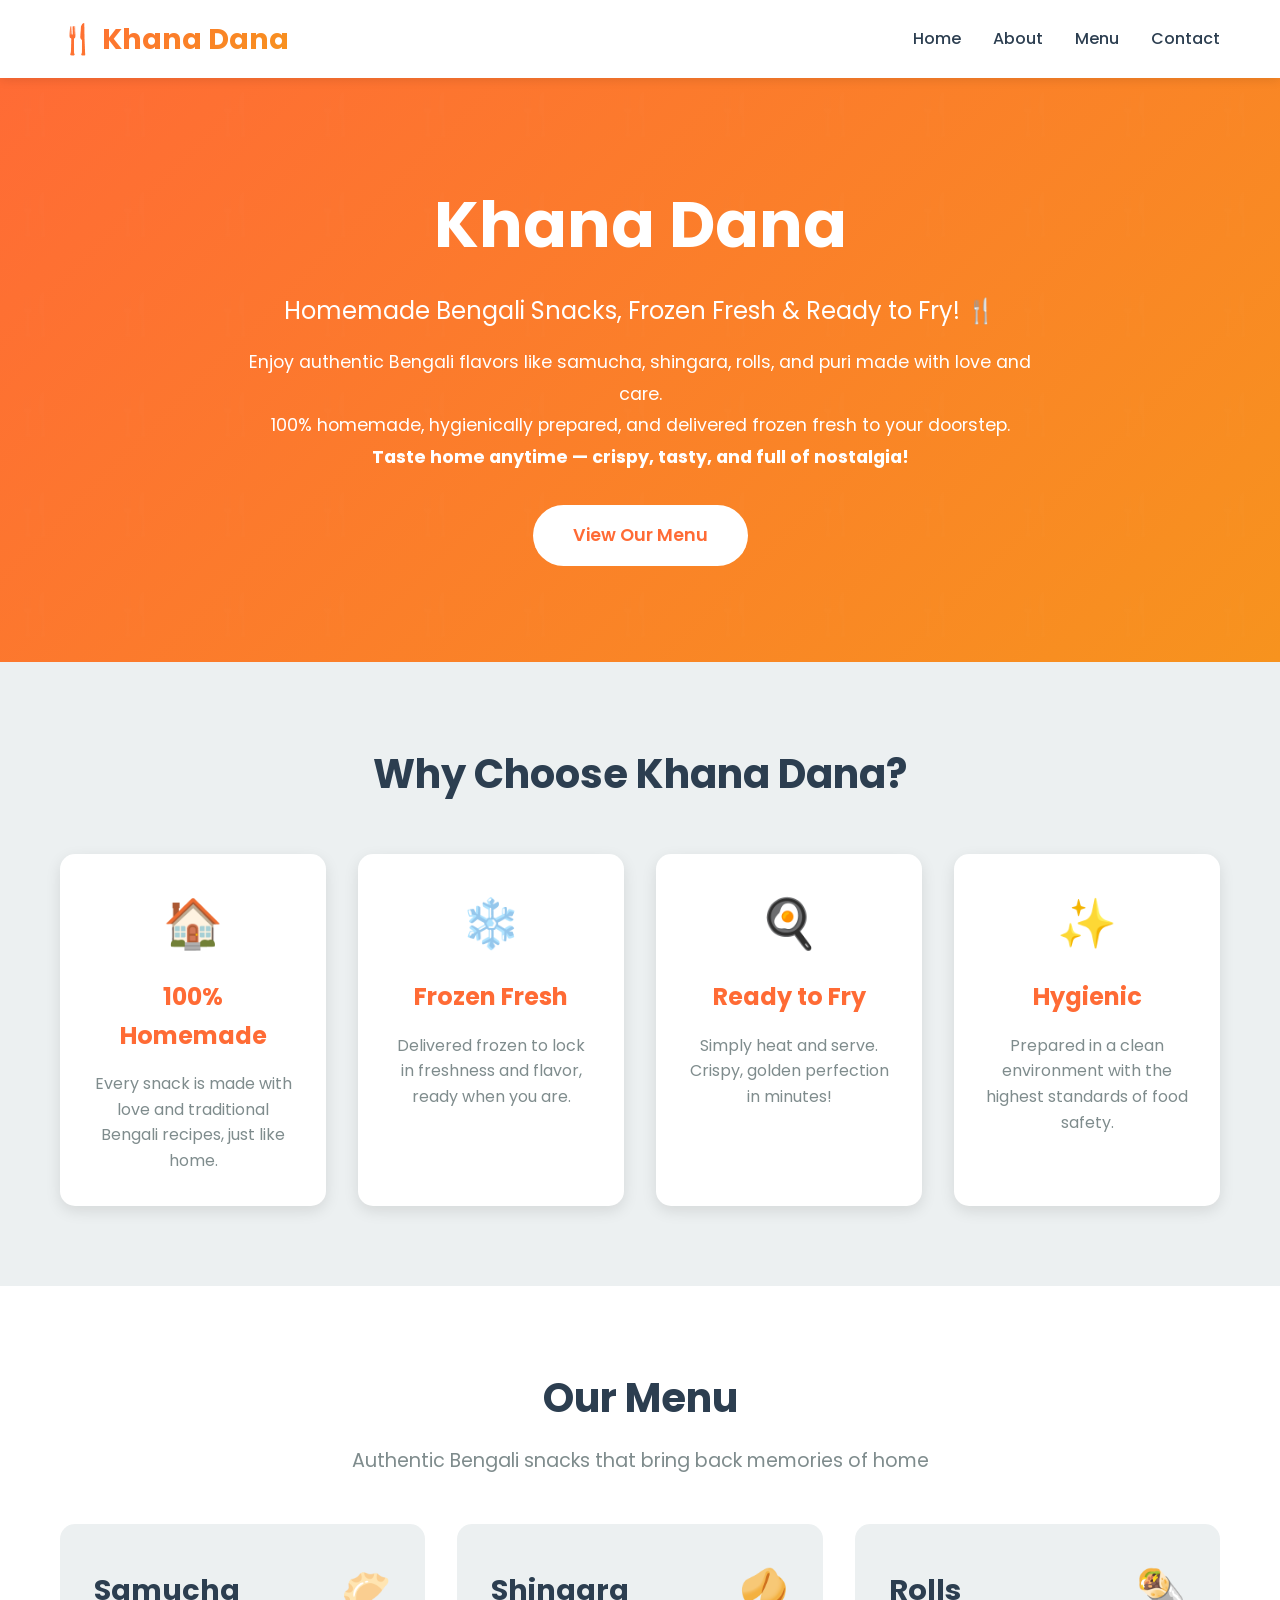
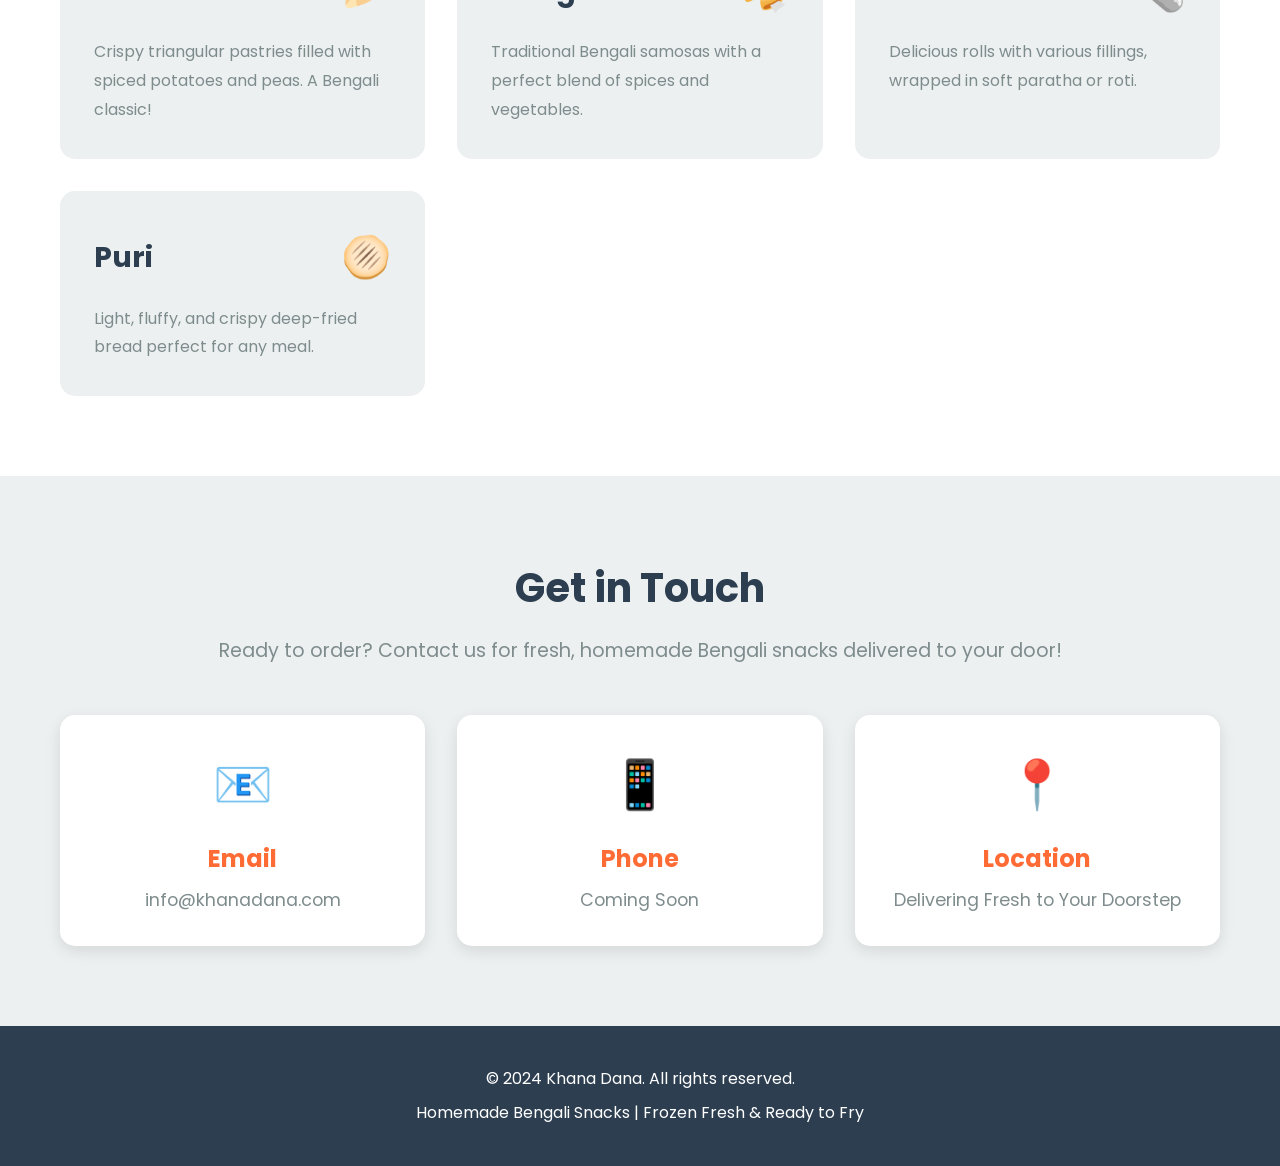
==== index.html @ a24df60d "Add complete Khana Dana restaurant website with responsive design Co-authored-by: Musfique-Ahmed <13" ====
<!DOCTYPE html>
<html lang="en">
<head>
    <meta charset="UTF-8">
    <meta name="viewport" content="width=device-width, initial-scale=1.0">
    <meta name="description" content="Khana Dana - Homemade Bengali Snacks, Frozen Fresh & Ready to Fry! Enjoy authentic Bengali flavors.">
    <title>Khana Dana - Homemade Bengali Snacks</title>
    <link rel="stylesheet" href="styles.css">
    <link rel="preconnect" href="https://fonts.googleapis.com">
    <link rel="preconnect" href="https://fonts.gstatic.com" crossorigin>
    <link href="https://fonts.googleapis.com/css2?family=Poppins:wght@300;400;600;700&display=swap" rel="stylesheet">
</head>
<body>
    <!-- Header -->
    <header>
        <nav class="navbar">
            <div class="container">
                <div class="logo">
                    <h1>🍴 Khana Dana</h1>
                </div>
                <ul class="nav-menu">
                    <li><a href="#home">Home</a></li>
                    <li><a href="#about">About</a></li>
                    <li><a href="#menu">Menu</a></li>
                    <li><a href="#contact">Contact</a></li>
                </ul>
            </div>
        </nav>
    </header>

    <!-- Hero Section -->
    <section id="home" class="hero">
        <div class="container">
            <div class="hero-content">
                <h1 class="hero-title">Khana Dana</h1>
                <p class="hero-subtitle">Homemade Bengali Snacks, Frozen Fresh & Ready to Fry! 🍴</p>
                <p class="hero-description">
                    Enjoy authentic Bengali flavors like samucha, shingara, rolls, and puri made with love and care.<br>
                    100% homemade, hygienically prepared, and delivered frozen fresh to your doorstep.<br>
                    <strong>Taste home anytime — crispy, tasty, and full of nostalgia!</strong>
                </p>
                <a href="#menu" class="cta-button">View Our Menu</a>
            </div>
        </div>
    </section>

    <!-- About Section -->
    <section id="about" class="about">
        <div class="container">
            <h2 class="section-title">Why Choose Khana Dana?</h2>
            <div class="features">
                <div class="feature-card">
                    <div class="feature-icon">🏠</div>
                    <h3>100% Homemade</h3>
                    <p>Every snack is made with love and traditional Bengali recipes, just like home.</p>
                </div>
                <div class="feature-card">
                    <div class="feature-icon">❄️</div>
                    <h3>Frozen Fresh</h3>
                    <p>Delivered frozen to lock in freshness and flavor, ready when you are.</p>
                </div>
                <div class="feature-card">
                    <div class="feature-icon">🍳</div>
                    <h3>Ready to Fry</h3>
                    <p>Simply heat and serve. Crispy, golden perfection in minutes!</p>
                </div>
                <div class="feature-card">
                    <div class="feature-icon">✨</div>
                    <h3>Hygienic</h3>
                    <p>Prepared in a clean environment with the highest standards of food safety.</p>
                </div>
            </div>
        </div>
    </section>

    <!-- Menu Section -->
    <section id="menu" class="menu">
        <div class="container">
            <h2 class="section-title">Our Menu</h2>
            <p class="section-subtitle">Authentic Bengali snacks that bring back memories of home</p>
            <div class="menu-grid">
                <div class="menu-item">
                    <div class="menu-item-header">
                        <h3>Samucha</h3>
                        <span class="menu-icon">🥟</span>
                    </div>
                    <p>Crispy triangular pastries filled with spiced potatoes and peas. A Bengali classic!</p>
                </div>
                <div class="menu-item">
                    <div class="menu-item-header">
                        <h3>Shingara</h3>
                        <span class="menu-icon">🥠</span>
                    </div>
                    <p>Traditional Bengali samosas with a perfect blend of spices and vegetables.</p>
                </div>
                <div class="menu-item">
                    <div class="menu-item-header">
                        <h3>Rolls</h3>
                        <span class="menu-icon">🌯</span>
                    </div>
                    <p>Delicious rolls with various fillings, wrapped in soft paratha or roti.</p>
                </div>
                <div class="menu-item">
                    <div class="menu-item-header">
                        <h3>Puri</h3>
                        <span class="menu-icon">🫓</span>
                    </div>
                    <p>Light, fluffy, and crispy deep-fried bread perfect for any meal.</p>
                </div>
            </div>
        </div>
    </section>

    <!-- Contact Section -->
    <section id="contact" class="contact">
        <div class="container">
            <h2 class="section-title">Get in Touch</h2>
            <p class="section-subtitle">Ready to order? Contact us for fresh, homemade Bengali snacks delivered to your door!</p>
            <div class="contact-info">
                <div class="contact-card">
                    <div class="contact-icon">📧</div>
                    <h3>Email</h3>
                    <p>info@khanadana.com</p>
                </div>
                <div class="contact-card">
                    <div class="contact-icon">📱</div>
                    <h3>Phone</h3>
                    <p>Coming Soon</p>
                </div>
                <div class="contact-card">
                    <div class="contact-icon">📍</div>
                    <h3>Location</h3>
                    <p>Delivering Fresh to Your Doorstep</p>
                </div>
            </div>
        </div>
    </section>

    <!-- Footer -->
    <footer class="footer">
        <div class="container">
            <p>&copy; 2024 Khana Dana. All rights reserved.</p>
            <p>Homemade Bengali Snacks | Frozen Fresh & Ready to Fry</p>
        </div>
    </footer>

    <script src="script.js"></script>
</body>
</html>
---- styles.css ----
* {
    margin: 0;
    padding: 0;
    box-sizing: border-box;
}

:root {
    --primary-color: #FF6B35;
    --secondary-color: #F7931E;
    --dark-color: #2C3E50;
    --light-color: #ECF0F1;
    --white: #FFFFFF;
    --gradient: linear-gradient(135deg, #FF6B35 0%, #F7931E 100%);
}

body {
    font-family: 'Poppins', sans-serif;
    line-height: 1.6;
    color: var(--dark-color);
    overflow-x: hidden;
}

.container {
    max-width: 1200px;
    margin: 0 auto;
    padding: 0 20px;
}

/* Header & Navigation */
header {
    background: var(--white);
    box-shadow: 0 2px 10px rgba(0, 0, 0, 0.1);
    position: sticky;
    top: 0;
    z-index: 1000;
}

.navbar {
    padding: 1rem 0;
}

.navbar .container {
    display: flex;
    justify-content: space-between;
    align-items: center;
}

.logo h1 {
    font-size: 1.8rem;
    background: var(--gradient);
    -webkit-background-clip: text;
    -webkit-text-fill-color: transparent;
    background-clip: text;
}

.nav-menu {
    display: flex;
    list-style: none;
    gap: 2rem;
}

.nav-menu a {
    text-decoration: none;
    color: var(--dark-color);
    font-weight: 500;
    transition: color 0.3s;
}

.nav-menu a:hover {
    color: var(--primary-color);
}

/* Hero Section */
.hero {
    background: var(--gradient);
    color: var(--white);
    padding: 6rem 0;
    text-align: center;
    position: relative;
    overflow: hidden;
}

.hero::before {
    content: '';
    position: absolute;
    top: 0;
    left: 0;
    right: 0;
    bottom: 0;
    background: url('data:image/svg+xml,<svg width="100" height="100" xmlns="http://www.w3.org/2000/svg"><text x="10" y="50" font-size="40" opacity="0.1">🍴</text></svg>');
    opacity: 0.1;
}

.hero-content {
    position: relative;
    z-index: 1;
}

.hero-title {
    font-size: 4rem;
    margin-bottom: 1rem;
    animation: fadeInDown 1s ease-out;
}

.hero-subtitle {
    font-size: 1.5rem;
    margin-bottom: 1rem;
    animation: fadeInUp 1s ease-out 0.2s both;
}

.hero-description {
    font-size: 1.1rem;
    max-width: 800px;
    margin: 0 auto 2rem;
    line-height: 1.8;
    animation: fadeInUp 1s ease-out 0.4s both;
}

.cta-button {
    display: inline-block;
    padding: 1rem 2.5rem;
    background: var(--white);
    color: var(--primary-color);
    text-decoration: none;
    border-radius: 50px;
    font-weight: 600;
    font-size: 1.1rem;
    transition: transform 0.3s, box-shadow 0.3s;
    animation: fadeInUp 1s ease-out 0.6s both;
}

.cta-button:hover {
    transform: translateY(-3px);
    box-shadow: 0 10px 25px rgba(0, 0, 0, 0.2);
}

/* About Section */
.about {
    padding: 5rem 0;
    background: var(--light-color);
}

.section-title {
    text-align: center;
    font-size: 2.5rem;
    margin-bottom: 1rem;
    color: var(--dark-color);
}

.section-subtitle {
    text-align: center;
    font-size: 1.2rem;
    color: #7f8c8d;
    margin-bottom: 3rem;
}

.features {
    display: grid;
    grid-template-columns: repeat(auto-fit, minmax(250px, 1fr));
    gap: 2rem;
    margin-top: 3rem;
}

.feature-card {
    background: var(--white);
    padding: 2rem;
    border-radius: 15px;
    text-align: center;
    transition: transform 0.3s, box-shadow 0.3s;
    box-shadow: 0 5px 15px rgba(0, 0, 0, 0.1);
}

.feature-card:hover {
    transform: translateY(-10px);
    box-shadow: 0 15px 30px rgba(0, 0, 0, 0.15);
}

.feature-icon {
    font-size: 3rem;
    margin-bottom: 1rem;
}

.feature-card h3 {
    font-size: 1.5rem;
    margin-bottom: 1rem;
    color: var(--primary-color);
}

.feature-card p {
    color: #7f8c8d;
}

/* Menu Section */
.menu {
    padding: 5rem 0;
    background: var(--white);
}

.menu-grid {
    display: grid;
    grid-template-columns: repeat(auto-fit, minmax(280px, 1fr));
    gap: 2rem;
    margin-top: 3rem;
}

.menu-item {
    background: var(--light-color);
    padding: 2rem;
    border-radius: 15px;
    transition: transform 0.3s, box-shadow 0.3s;
    border: 2px solid transparent;
}

.menu-item:hover {
    transform: translateY(-5px);
    border-color: var(--primary-color);
    box-shadow: 0 10px 25px rgba(255, 107, 53, 0.2);
}

.menu-item-header {
    display: flex;
    justify-content: space-between;
    align-items: center;
    margin-bottom: 1rem;
}

.menu-item h3 {
    font-size: 1.8rem;
    color: var(--dark-color);
}

.menu-icon {
    font-size: 2.5rem;
}

.menu-item p {
    color: #7f8c8d;
    line-height: 1.8;
}

/* Contact Section */
.contact {
    padding: 5rem 0;
    background: var(--light-color);
}

.contact-info {
    display: grid;
    grid-template-columns: repeat(auto-fit, minmax(250px, 1fr));
    gap: 2rem;
    margin-top: 3rem;
}

.contact-card {
    background: var(--white);
    padding: 2rem;
    border-radius: 15px;
    text-align: center;
    box-shadow: 0 5px 15px rgba(0, 0, 0, 0.1);
}

.contact-icon {
    font-size: 3rem;
    margin-bottom: 1rem;
}

.contact-card h3 {
    font-size: 1.5rem;
    margin-bottom: 0.5rem;
    color: var(--primary-color);
}

.contact-card p {
    color: #7f8c8d;
    font-size: 1.1rem;
}

/* Footer */
.footer {
    background: var(--dark-color);
    color: var(--white);
    text-align: center;
    padding: 2rem 0;
}

.footer p {
    margin: 0.5rem 0;
}

/* Animations */
@keyframes fadeInDown {
    from {
        opacity: 0;
        transform: translateY(-30px);
    }
    to {
        opacity: 1;
        transform: translateY(0);
    }
}

@keyframes fadeInUp {
    from {
        opacity: 0;
        transform: translateY(30px);
    }
    to {
        opacity: 1;
        transform: translateY(0);
    }
}

/* Responsive Design */
@media (max-width: 768px) {
    .nav-menu {
        gap: 1rem;
    }

    .hero-title {
        font-size: 2.5rem;
    }

    .hero-subtitle {
        font-size: 1.2rem;
    }

    .hero-description {
        font-size: 1rem;
    }

    .section-title {
        font-size: 2rem;
    }

    .features,
    .menu-grid,
    .contact-info {
        grid-template-columns: 1fr;
    }
}

@media (max-width: 480px) {
    .logo h1 {
        font-size: 1.4rem;
    }

    .nav-menu {
        flex-wrap: wrap;
        gap: 0.5rem;
        font-size: 0.9rem;
    }

    .hero {
        padding: 3rem 0;
    }

    .hero-title {
        font-size: 2rem;
    }

    .about,
    .menu,
    .contact {
        padding: 3rem 0;
    }
}
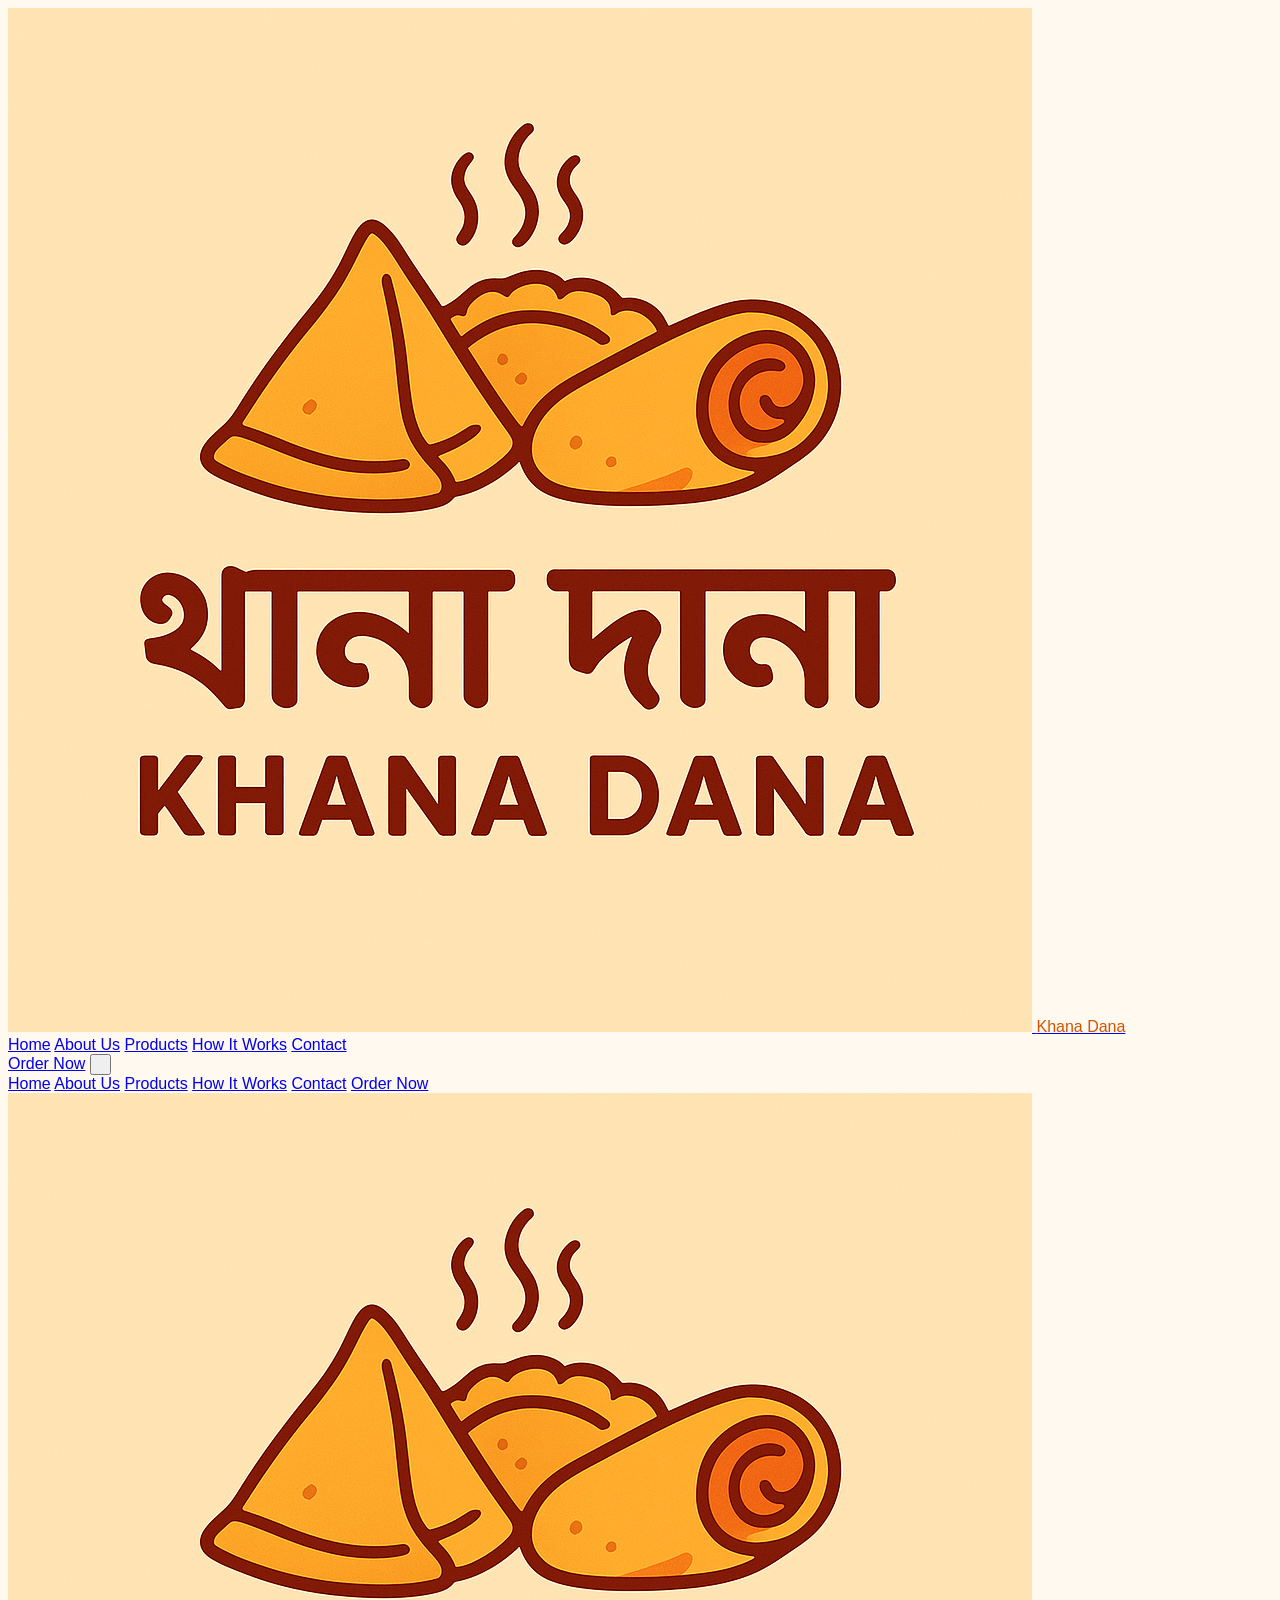
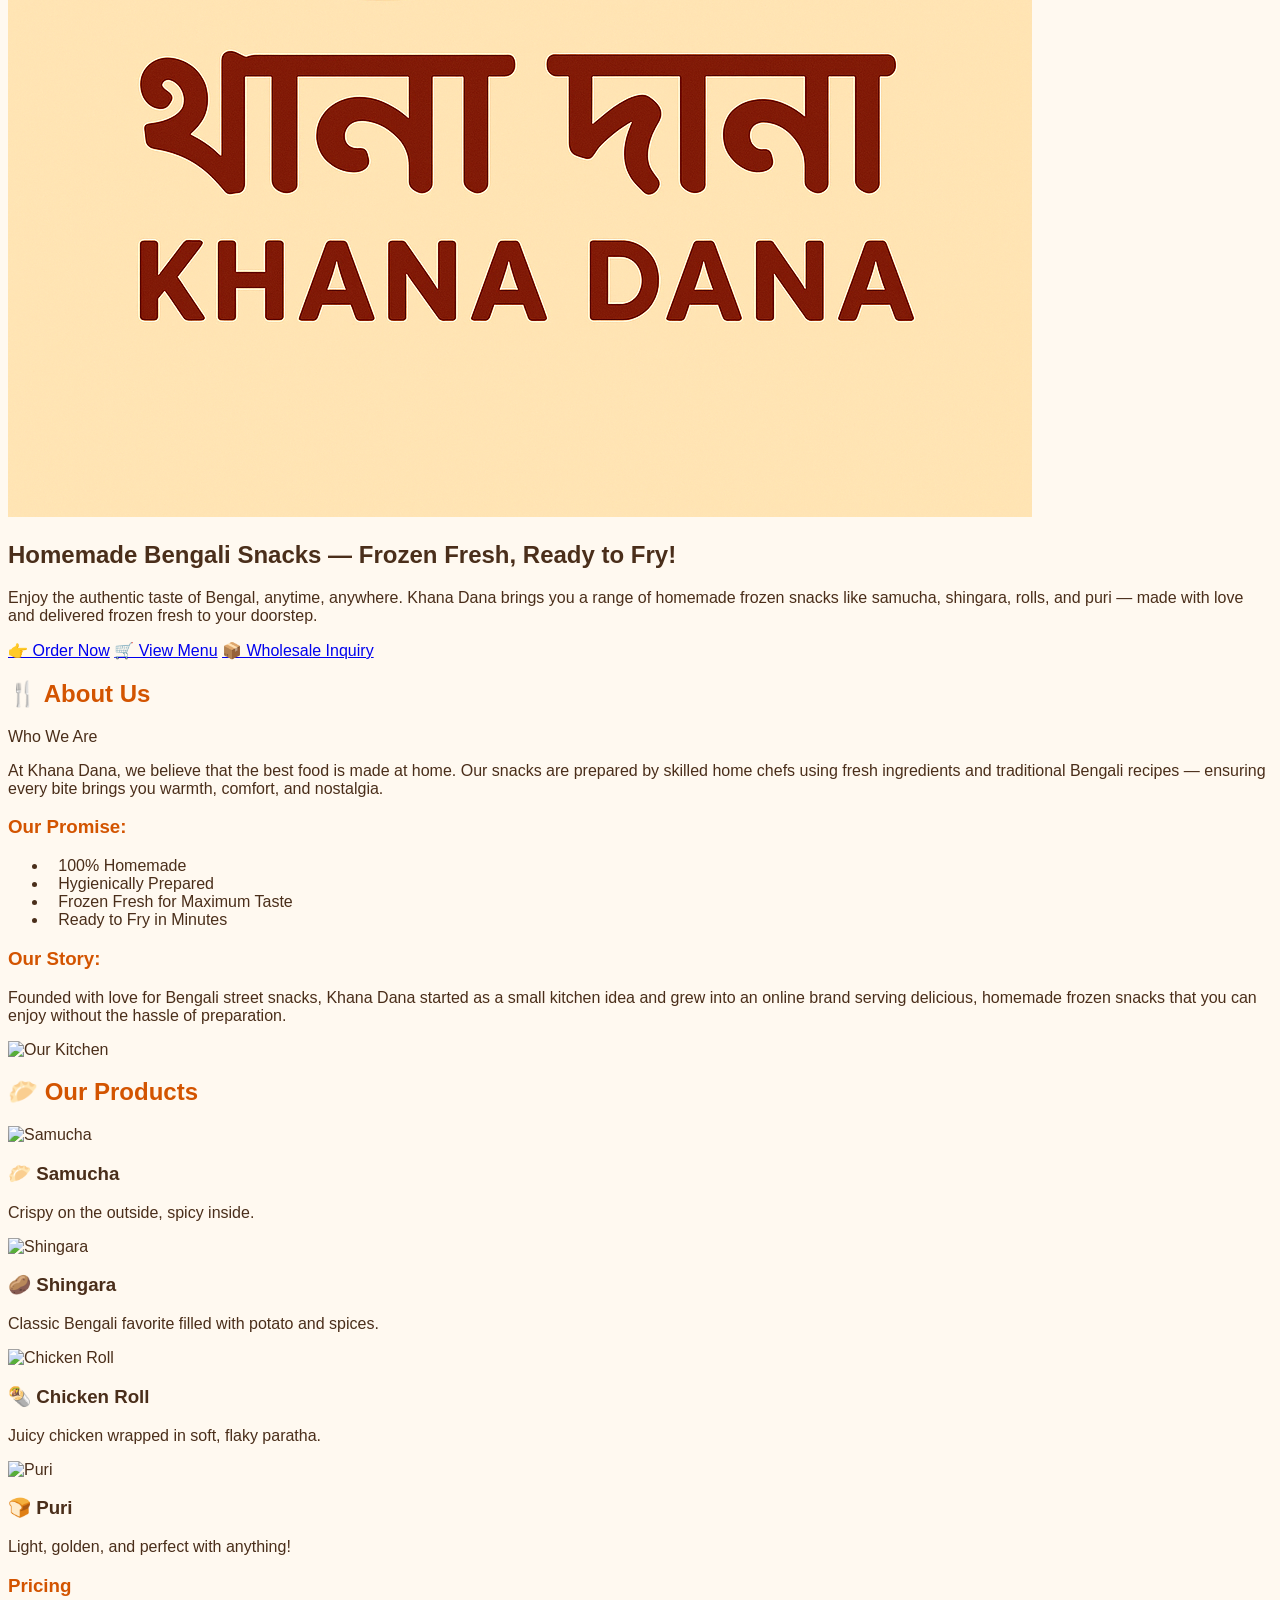
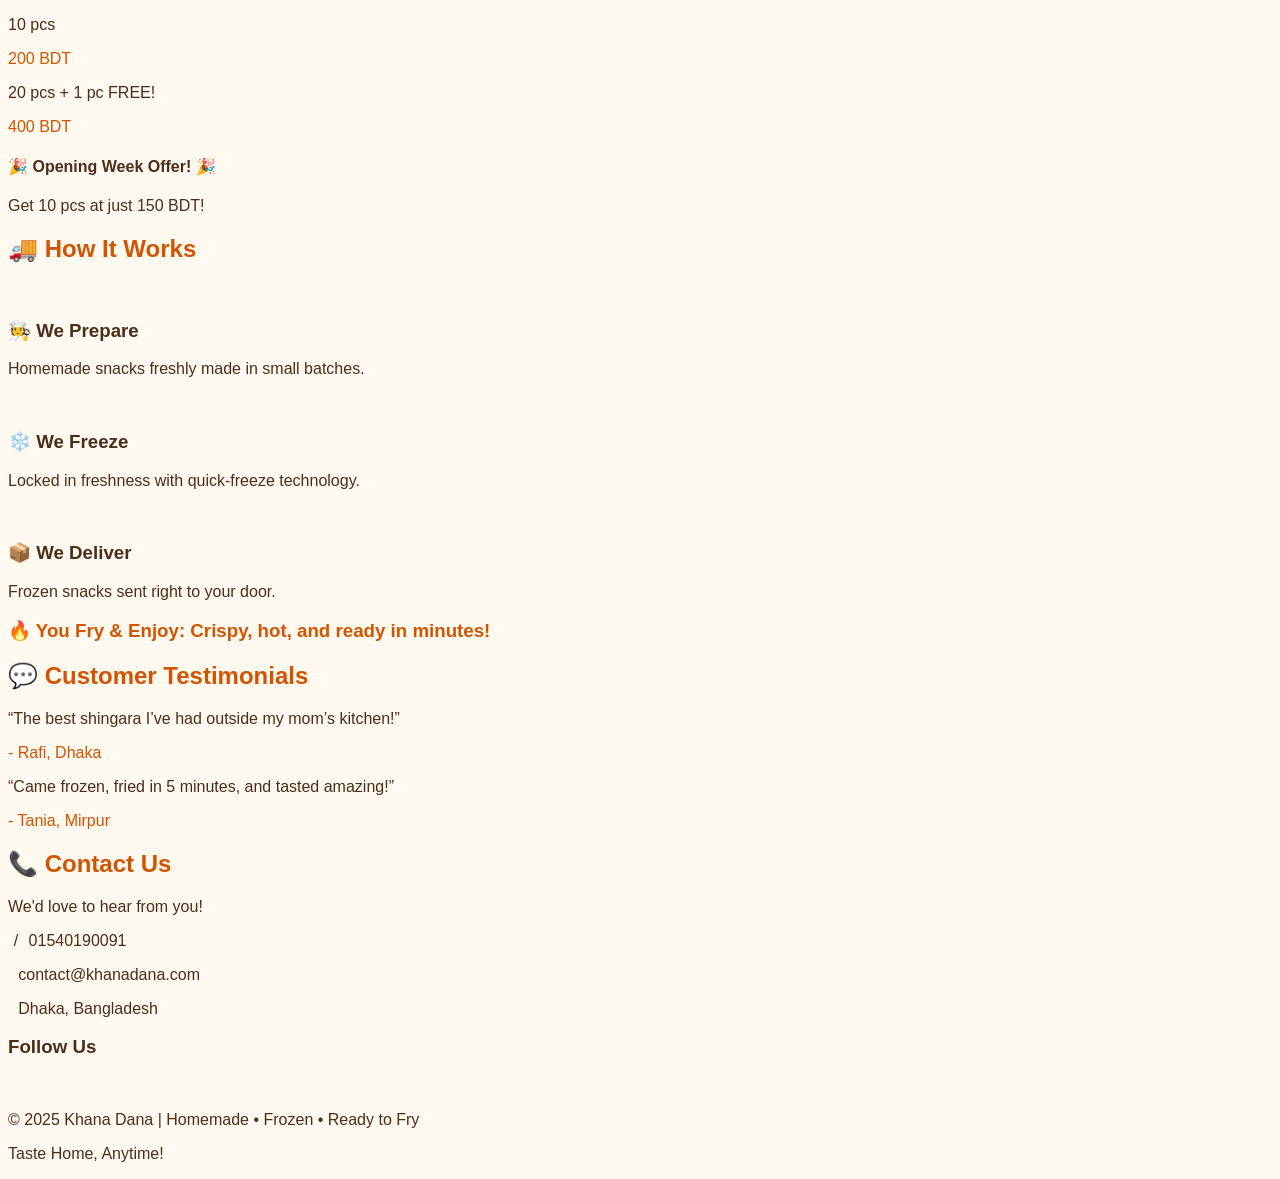
==== commit 4b93d04d: "Add index.html redirect to main.html" ====
--- a/index.html
+++ b/index.html
@@ -1,149 +1,11 @@
-<!DOCTYPE html>
-<html lang="en">
-<head>
-    <meta charset="UTF-8">
-    <meta name="viewport" content="width=device-width, initial-scale=1.0">
-    <meta name="description" content="Khana Dana - Homemade Bengali Snacks, Frozen Fresh & Ready to Fry! Enjoy authentic Bengali flavors.">
-    <title>Khana Dana - Homemade Bengali Snacks</title>
-    <link rel="stylesheet" href="styles.css">
-    <link rel="preconnect" href="https://fonts.googleapis.com">
-    <link rel="preconnect" href="https://fonts.gstatic.com" crossorigin>
-    <link href="https://fonts.googleapis.com/css2?family=Poppins:wght@300;400;600;700&display=swap" rel="stylesheet">
-</head>
-<body>
-    <!-- Header -->
-    <header>
-        <nav class="navbar">
-            <div class="container">
-                <div class="logo">
-                    <h1>🍴 Khana Dana</h1>
-                </div>
-                <ul class="nav-menu">
-                    <li><a href="#home">Home</a></li>
-                    <li><a href="#about">About</a></li>
-                    <li><a href="#menu">Menu</a></li>
-                    <li><a href="#contact">Contact</a></li>
-                </ul>
-            </div>
-        </nav>
-    </header>
-
-    <!-- Hero Section -->
-    <section id="home" class="hero">
-        <div class="container">
-            <div class="hero-content">
-                <h1 class="hero-title">Khana Dana</h1>
-                <p class="hero-subtitle">Homemade Bengali Snacks, Frozen Fresh & Ready to Fry! 🍴</p>
-                <p class="hero-description">
-                    Enjoy authentic Bengali flavors like samucha, shingara, rolls, and puri made with love and care.<br>
-                    100% homemade, hygienically prepared, and delivered frozen fresh to your doorstep.<br>
-                    <strong>Taste home anytime — crispy, tasty, and full of nostalgia!</strong>
-                </p>
-                <a href="#menu" class="cta-button">View Our Menu</a>
-            </div>
-        </div>
-    </section>
-
-    <!-- About Section -->
-    <section id="about" class="about">
-        <div class="container">
-            <h2 class="section-title">Why Choose Khana Dana?</h2>
-            <div class="features">
-                <div class="feature-card">
-                    <div class="feature-icon">🏠</div>
-                    <h3>100% Homemade</h3>
-                    <p>Every snack is made with love and traditional Bengali recipes, just like home.</p>
-                </div>
-                <div class="feature-card">
-                    <div class="feature-icon">❄️</div>
-                    <h3>Frozen Fresh</h3>
-                    <p>Delivered frozen to lock in freshness and flavor, ready when you are.</p>
-                </div>
-                <div class="feature-card">
-                    <div class="feature-icon">🍳</div>
-                    <h3>Ready to Fry</h3>
-                    <p>Simply heat and serve. Crispy, golden perfection in minutes!</p>
-                </div>
-                <div class="feature-card">
-                    <div class="feature-icon">✨</div>
-                    <h3>Hygienic</h3>
-                    <p>Prepared in a clean environment with the highest standards of food safety.</p>
-                </div>
-            </div>
-        </div>
-    </section>
-
-    <!-- Menu Section -->
-    <section id="menu" class="menu">
-        <div class="container">
-            <h2 class="section-title">Our Menu</h2>
-            <p class="section-subtitle">Authentic Bengali snacks that bring back memories of home</p>
-            <div class="menu-grid">
-                <div class="menu-item">
-                    <div class="menu-item-header">
-                        <h3>Samucha</h3>
-                        <span class="menu-icon">🥟</span>
-                    </div>
-                    <p>Crispy triangular pastries filled with spiced potatoes and peas. A Bengali classic!</p>
-                </div>
-                <div class="menu-item">
-                    <div class="menu-item-header">
-                        <h3>Shingara</h3>
-                        <span class="menu-icon">🥠</span>
-                    </div>
-                    <p>Traditional Bengali samosas with a perfect blend of spices and vegetables.</p>
-                </div>
-                <div class="menu-item">
-                    <div class="menu-item-header">
-                        <h3>Rolls</h3>
-                        <span class="menu-icon">🌯</span>
-                    </div>
-                    <p>Delicious rolls with various fillings, wrapped in soft paratha or roti.</p>
-                </div>
-                <div class="menu-item">
-                    <div class="menu-item-header">
-                        <h3>Puri</h3>
-                        <span class="menu-icon">🫓</span>
-                    </div>
-                    <p>Light, fluffy, and crispy deep-fried bread perfect for any meal.</p>
-                </div>
-            </div>
-        </div>
-    </section>
-
-    <!-- Contact Section -->
-    <section id="contact" class="contact">
-        <div class="container">
-            <h2 class="section-title">Get in Touch</h2>
-            <p class="section-subtitle">Ready to order? Contact us for fresh, homemade Bengali snacks delivered to your door!</p>
-            <div class="contact-info">
-                <div class="contact-card">
-                    <div class="contact-icon">📧</div>
-                    <h3>Email</h3>
-                    <p>info@khanadana.com</p>
-                </div>
-                <div class="contact-card">
-                    <div class="contact-icon">📱</div>
-                    <h3>Phone</h3>
-                    <p>Coming Soon</p>
-                </div>
-                <div class="contact-card">
-                    <div class="contact-icon">📍</div>
-                    <h3>Location</h3>
-                    <p>Delivering Fresh to Your Doorstep</p>
-                </div>
-            </div>
-        </div>
-    </section>
-
-    <!-- Footer -->
-    <footer class="footer">
-        <div class="container">
-            <p>&copy; 2024 Khana Dana. All rights reserved.</p>
-            <p>Homemade Bengali Snacks | Frozen Fresh & Ready to Fry</p>
-        </div>
-    </footer>
-
-    <script src="script.js"></script>
-</body>
+﻿<!doctype html>
+<html>
+  <head>
+    <meta charset="utf-8">
+    <meta http-equiv="refresh" content="0; url=main.html">
+    <title>Redirecting...</title>
+  </head>
+  <body>
+    <p>Redirecting to <a href="main.html">main.html</a></p>
+  </body>
 </html>
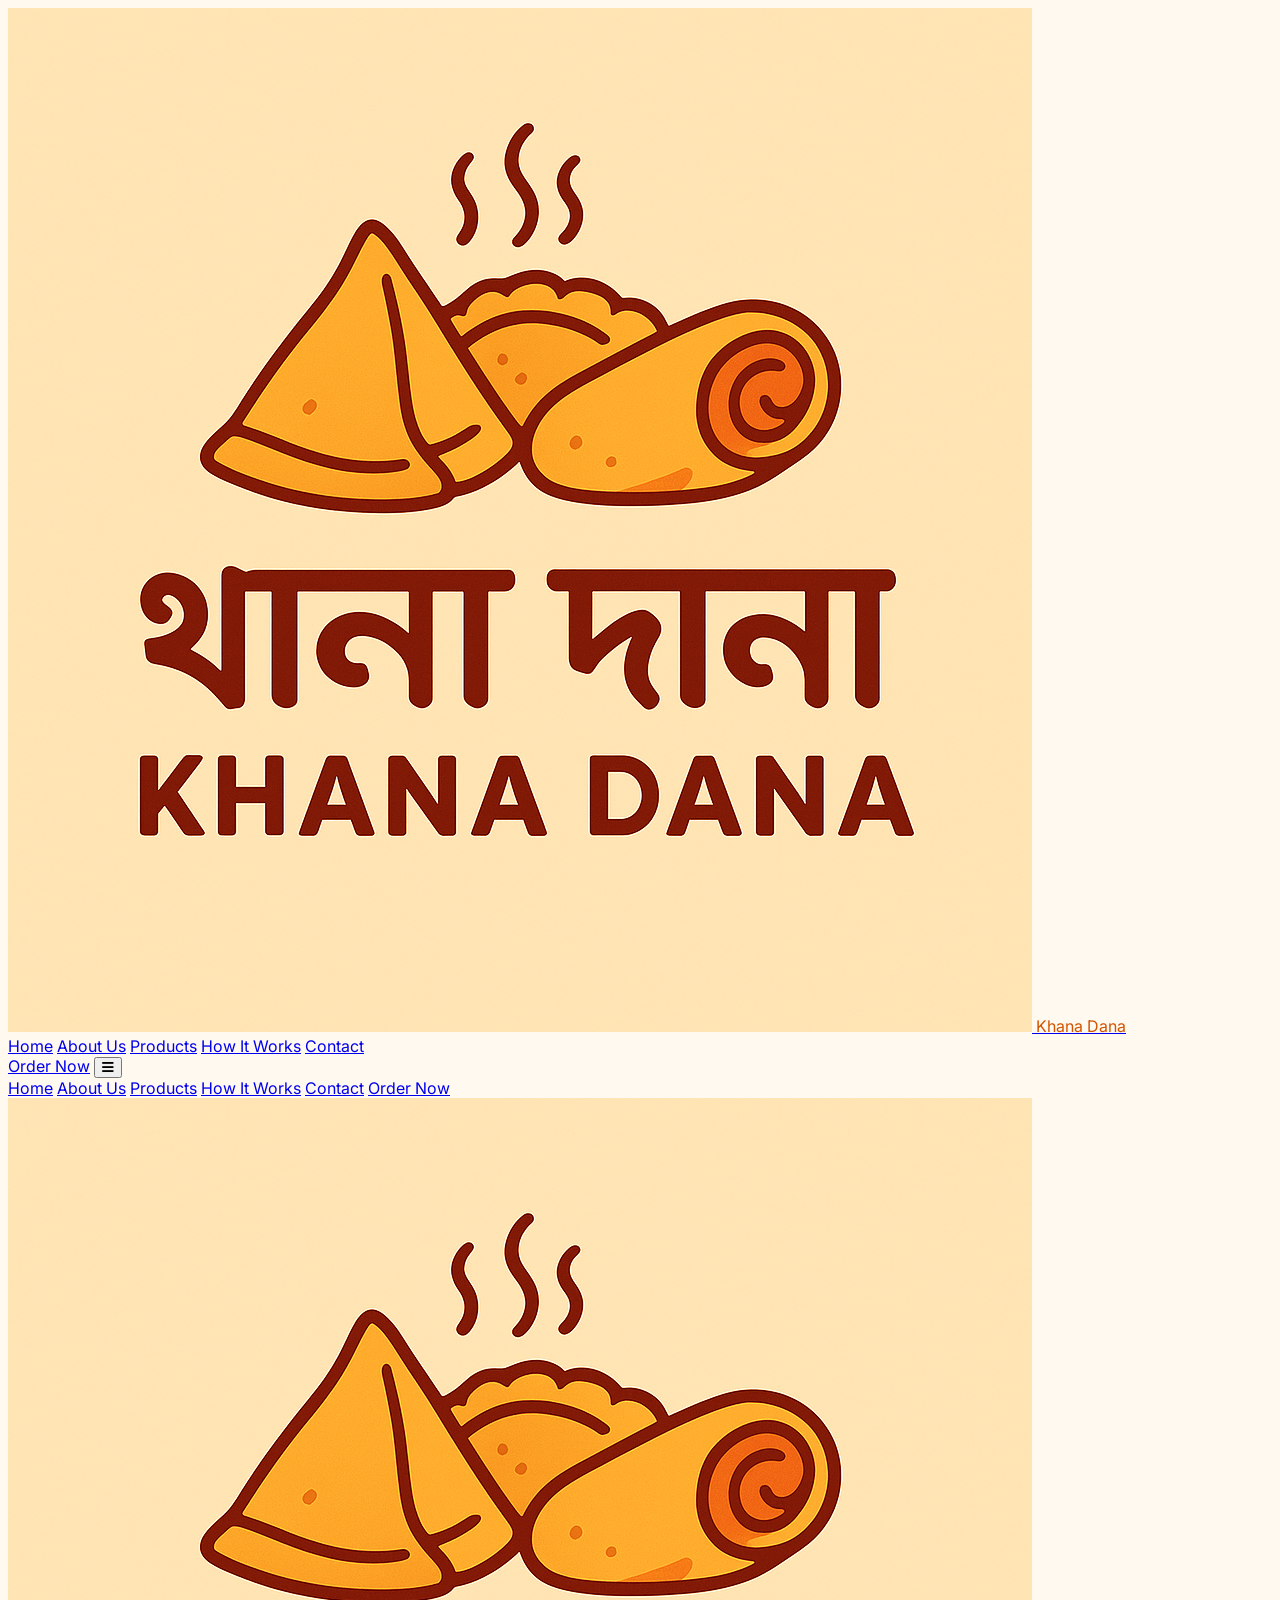
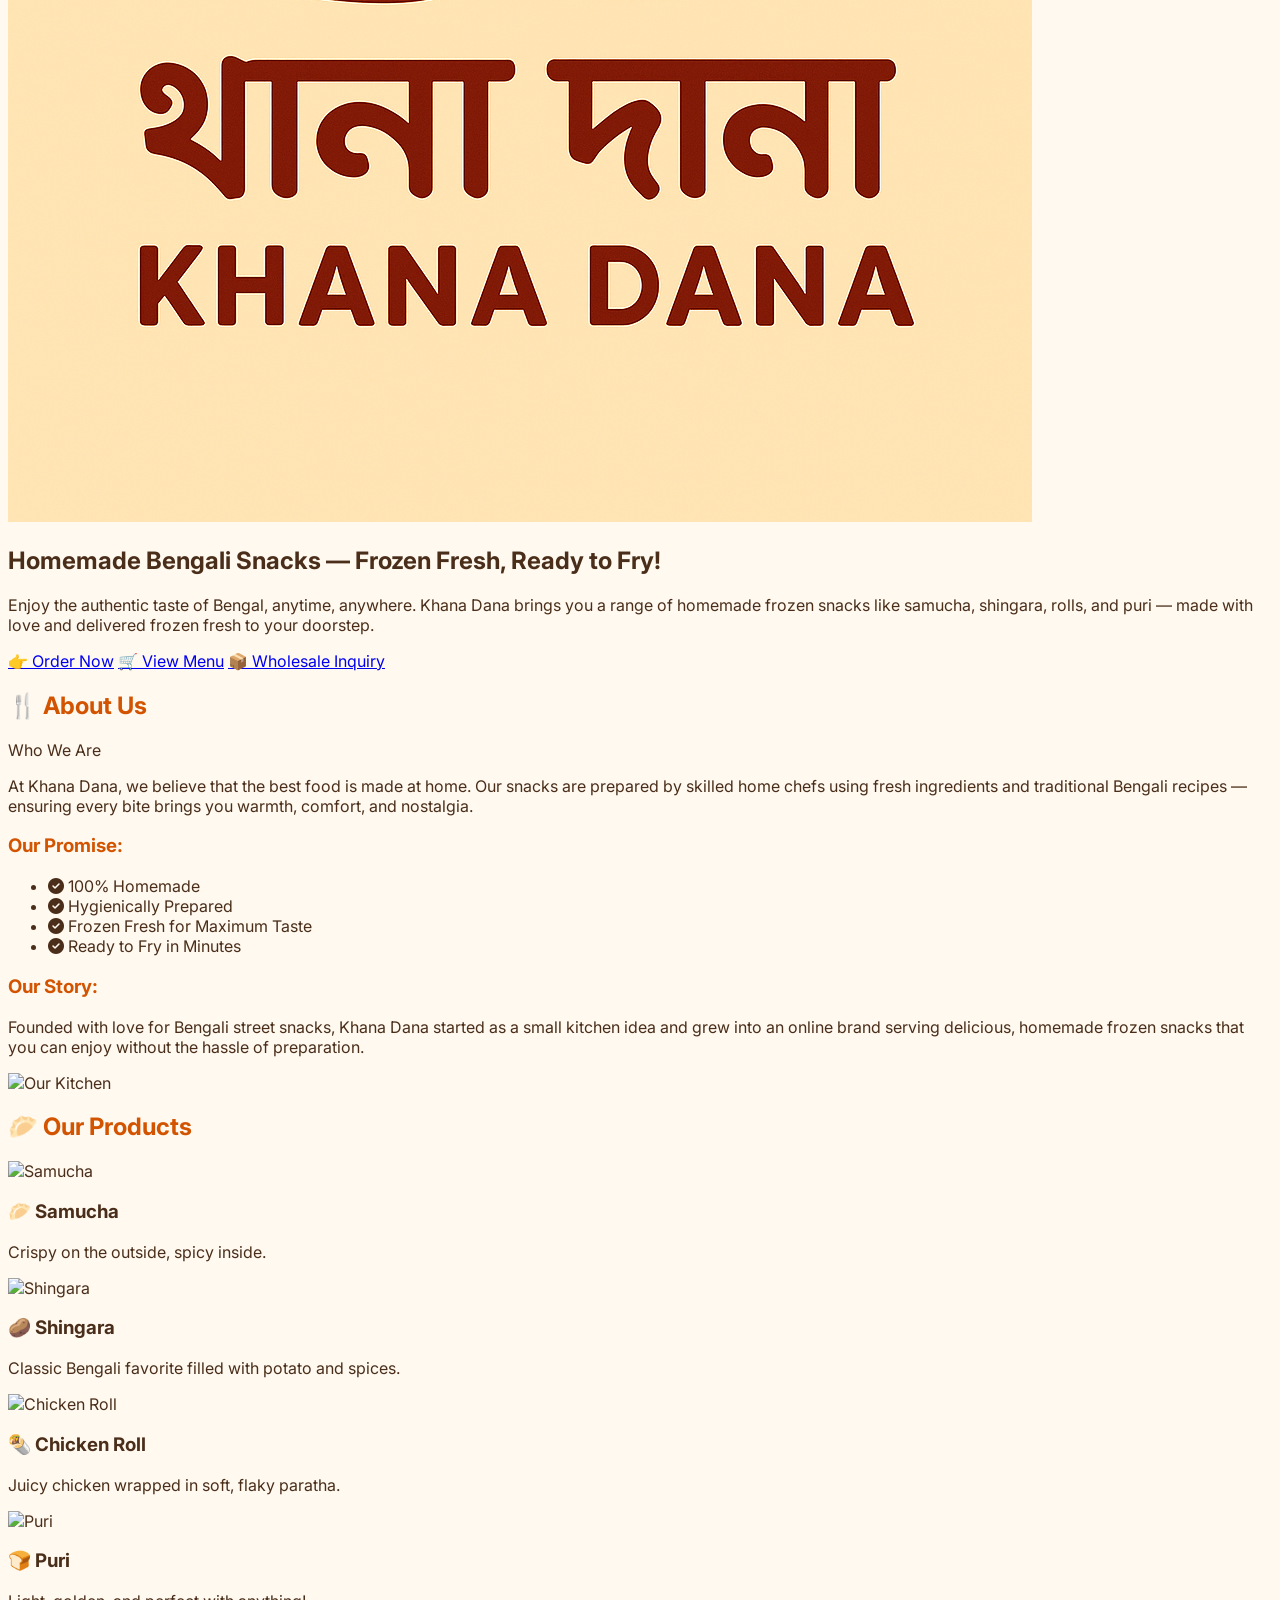
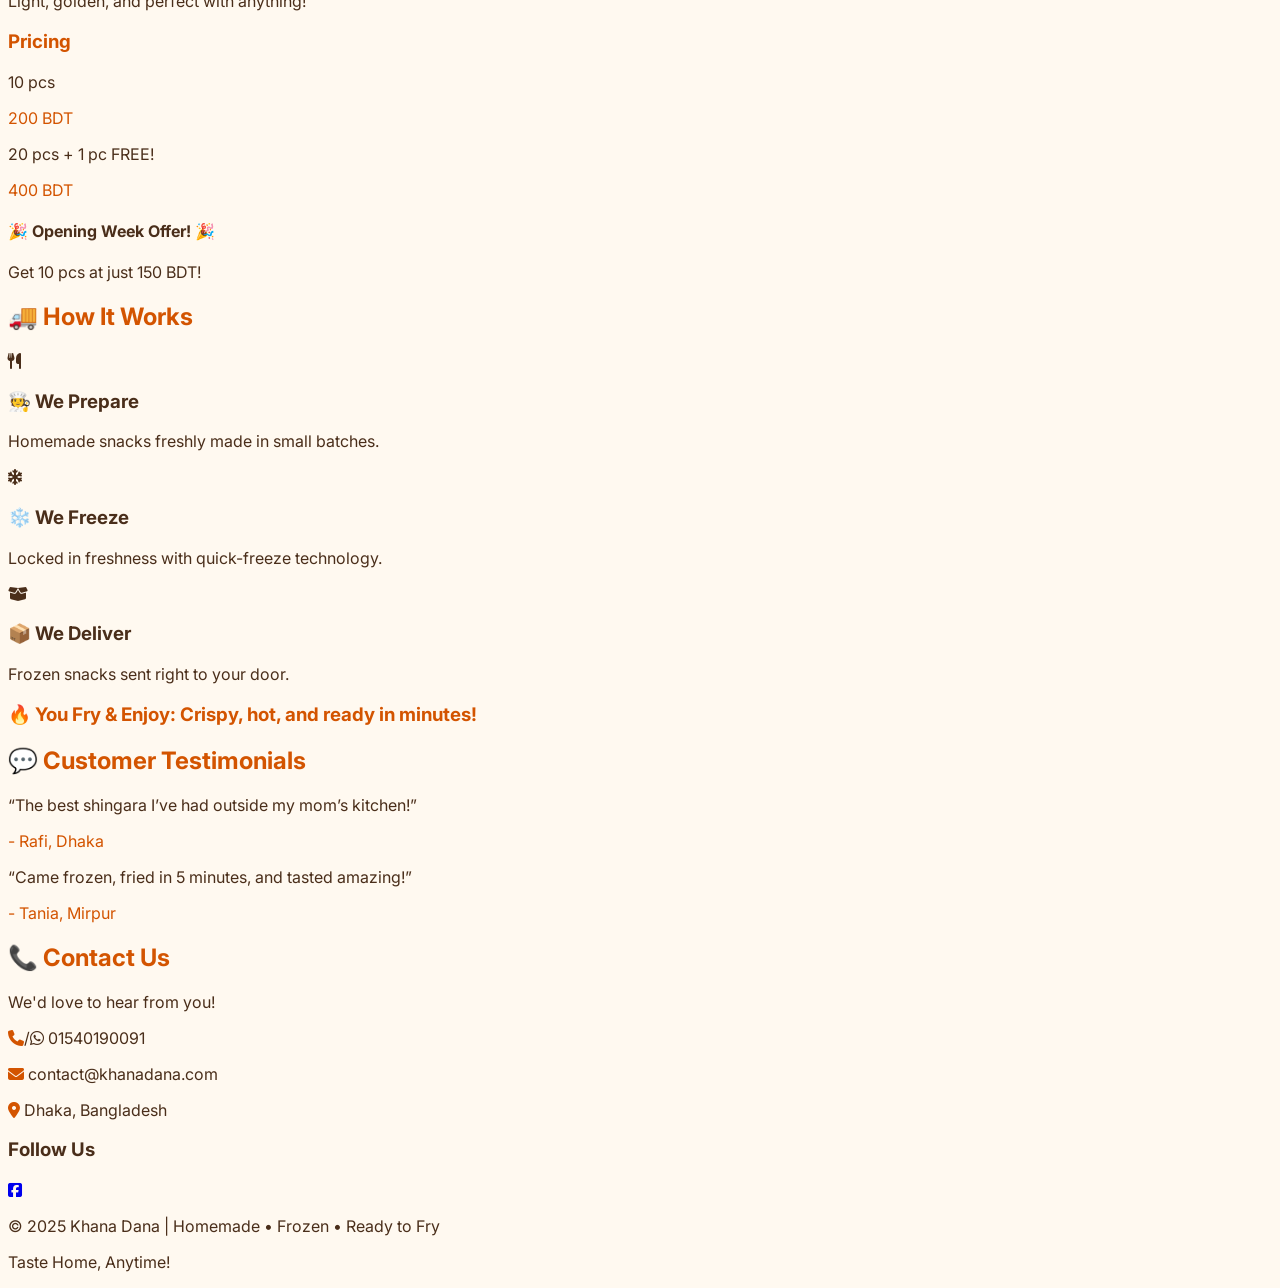
==== commit 64ef2cfd: "hi" ====
--- a/index.html
+++ b/index.html
@@ -1,11 +1,267 @@
-﻿<!doctype html>
-<html>
-  <head>
-    <meta charset="utf-8">
-    <meta http-equiv="refresh" content="0; url=main.html">
-    <title>Redirecting...</title>
-  </head>
-  <body>
-    <p>Redirecting to <a href="main.html">main.html</a></p>
-  </body>
+<!DOCTYPE html>
+<html lang="en">
+<head>
+    <meta charset="UTF-8">
+    <meta name="viewport" content="width=device-width, initial-scale=1.0">
+    <title>Khana Dana - Homemade Bengali Snacks</title>
+    <script src="https://cdn.tailwindcss.com"></script>
+    <link href="https://fonts.googleapis.com/css2?family=Inter:wght@400;500;600;700&display=swap" rel="stylesheet">
+    <link rel="stylesheet" href="https://cdnjs.cloudflare.com/ajax/libs/font-awesome/6.5.1/css/all.min.css">
+    <style>
+        /* Base styles that do not use @apply */
+        body {
+            font-family: 'Inter', sans-serif;
+            background-color: #FFF9F0; /* Light cream background */
+            color: #4A2E1A; /* Dark brown text */
+        }
+        .bg-hero {
+            background-image: url('contents/cover.png');
+            background-size: cover;
+            background-position: center;
+        }
+        .bg-warm {
+            background-color: #F7B733; /* Warm yellow/orange from logo */
+        }
+        .text-brand {
+            color: #D35400; /* Orange/brown from logo */
+        }
+    </style>
+</head>
+<body>
+
+    <!-- Header & Navigation -->
+    <header class="bg-white shadow-md sticky top-0 z-50">
+        <nav class="container mx-auto px-6 py-4 flex justify-between items-center">
+            <a href="#" class="flex items-center space-x-2">
+                <img src="Contents/logo.png" alt="Khana Dana Logo" class="h-14 w-14 rounded-2xl">
+                <span class="text-2xl font-bold text-brand">Khana Dana</span>
+            </a>
+            <div class="hidden md:flex items-center space-x-8">
+                <a href="#home" class="text-gray-700 hover:text-orange-600 font-medium transition-colors">Home</a>
+                <a href="#about" class="text-gray-700 hover:text-orange-600 font-medium transition-colors">About Us</a>
+                <a href="#products" class="text-gray-700 hover:text-orange-600 font-medium transition-colors">Products</a>
+                <a href="#how-it-works" class="text-gray-700 hover:text-orange-600 font-medium transition-colors">How It Works</a>
+                <a href="#contact" class="text-gray-700 hover:text-orange-600 font-medium transition-colors">Contact</a>
+            </div>
+            <a href="#products" class="hidden md:inline-block px-6 py-3 rounded-lg text-white font-semibold transition-transform duration-300 bg-orange-600 hover:bg-orange-700 shadow-lg hover:scale-105">Order Now</a>
+             <!-- Mobile Menu Button -->
+            <button id="mobile-menu-button" class="md:hidden text-2xl">
+                <i class="fas fa-bars"></i>
+            </button>
+        </nav>
+        <!-- Mobile Menu -->
+        <div id="mobile-menu" class="hidden md:hidden px-6 pb-4 space-y-2">
+            <a href="#home" class="block py-2 text-gray-700 hover:text-orange-600 font-medium transition-colors text-center">Home</a>
+            <a href="#about" class="block py-2 text-gray-700 hover:text-orange-600 font-medium transition-colors text-center">About Us</a>
+            <a href="#products" class="block py-2 text-gray-700 hover:text-orange-600 font-medium transition-colors text-center">Products</a>
+            <a href="#how-it-works" class="block py-2 text-gray-700 hover:text-orange-600 font-medium transition-colors text-center">How It Works</a>
+            <a href="#contact" class="block py-2 text-gray-700 hover:text-orange-600 font-medium transition-colors text-center">Contact</a>
+            <a href="#products" class="block mt-2 text-center w-full inline-block px-6 py-3 rounded-lg text-white font-semibold transition-transform duration-300 bg-orange-600 hover:bg-orange-700 shadow-lg hover:scale-105">Order Now</a>
+        </div>
+    </header>
+
+    <main>
+        <!-- Homepage Section -->
+        <section id="home" class="bg-hero text-white min-h-[80vh] flex items-center">
+            <div class="bg-black bg-opacity-50 w-full h-full min-h-[80vh] flex items-center">
+                <div class="container mx-auto px-6 text-center">
+                    <img src="Contents/logo.png" alt="Khana Dana Logo" class="h-28 w-28 rounded-2xl mx-auto mb-4 border-4 border-white shadow-lg">
+                    <h1 class="text-4xl md:text-6xl font-extrabold leading-tight mb-4">Homemade Bengali Snacks — Frozen Fresh, Ready to Fry!</h1>
+                    <p class="text-xl md:text-2xl mb-8 max-w-3xl mx-auto">
+                        Enjoy the authentic taste of Bengal, anytime, anywhere. Khana Dana brings you a range of homemade frozen snacks like samucha, shingara, rolls, and puri — made with love and delivered frozen fresh to your doorstep.
+                    </p>
+                    <div class="flex flex-col sm:flex-row justify-center items-center space-y-4 sm:space-y-0 sm:space-x-4">
+                        <a href="#products" class="text-lg inline-block px-6 py-3 rounded-lg text-white font-semibold transition-transform duration-300 bg-orange-600 hover:bg-orange-700 shadow-lg hover:scale-105">👉 Order Now</a>
+                        <a href="#products" class="text-lg inline-block px-6 py-3 rounded-lg text-white font-semibold transition-transform duration-300 bg-gray-700 hover:bg-gray-800 hover:scale-105">🛒 View Menu</a>
+                        <a href="#contact" class="text-lg inline-block px-6 py-3 rounded-lg text-white font-semibold transition-transform duration-300 bg-gray-700 hover:bg-gray-800 hover:scale-105">📦 Wholesale Inquiry</a>
+                    </div>
+                </div>
+            </div>
+        </section>
+
+        <!-- About Us Section -->
+        <section id="about" class="py-20">
+            <div class="container mx-auto px-6">
+                <h2 class="text-3xl md:text-4xl font-bold text-center mb-4 text-brand">🍴 About Us</h2>
+                <p class="text-lg text-center text-gray-600 mb-12">Who We Are</p>
+                <div class="grid md:grid-cols-2 gap-12 items-center">
+                    <div class="space-y-6">
+                        <p class="text-lg leading-relaxed">At Khana Dana, we believe that the best food is made at home. Our snacks are prepared by skilled home chefs using fresh ingredients and traditional Bengali recipes — ensuring every bite brings you warmth, comfort, and nostalgia.</p>
+                         <h3 class="text-2xl font-semibold text-brand">Our Promise:</h3>
+                         <ul class="space-y-3">
+                             <li class="flex items-center"><i class="fas fa-check-circle text-green-500 mr-3"></i> 100% Homemade</li>
+                             <li class="flex items-center"><i class="fas fa-check-circle text-green-500 mr-3"></i> Hygienically Prepared</li>
+                             <li class="flex items-center"><i class="fas fa-check-circle text-green-500 mr-3"></i> Frozen Fresh for Maximum Taste</li>
+                             <li class="flex items-center"><i class="fas fa-check-circle text-green-500 mr-3"></i> Ready to Fry in Minutes</li>
+                         </ul>
+                    </div>
+                     <div class="bg-white p-8 rounded-2xl shadow-lg hover:shadow-2xl transition-shadow duration-300">
+                         <h3 class="text-2xl font-semibold text-brand mb-4">Our Story:</h3>
+                         <p class="leading-relaxed">Founded with love for Bengali street snacks, Khana Dana started as a small kitchen idea and grew into an online brand serving delicious, homemade frozen snacks that you can enjoy without the hassle of preparation.</p>
+                         <img src="https://placehold.co/400x300/FDEBD0/4A2E1A?text=Our+Kitchen" alt="Our Kitchen" class="mt-6 rounded-lg shadow-md w-full">
+                    </div>
+                </div>
+            </div>
+        </section>
+
+        <!-- Products Section -->
+        <section id="products" class="py-20 bg-orange-50">
+            <div class="container mx-auto px-6">
+                <h2 class="text-3xl md:text-4xl font-bold text-center mb-4 text-brand">🥟 Our Products</h2>
+                <!--<p class="text-lg text-center text-gray-600 mb-12">Our Signature Items</p>-->
+                <div class="grid md:grid-cols-2 lg:grid-cols-4 gap-8">
+                    <!-- Product Card 1 -->
+                    <div class="bg-white p-8 rounded-2xl shadow-lg hover:shadow-2xl transition-shadow duration-300 text-center">
+                        <img src="https://placehold.co/300x200/FAD7A0/4A2E1A?text=Samucha" class="w-full h-40 object-cover rounded-lg mb-4" alt="Samucha">
+                        <h3 class="text-xl font-bold mb-2">🥟 Samucha</h3>
+                        <p>Crispy on the outside, spicy inside.</p>
+                    </div>
+                    <!-- Product Card 2 -->
+                    <div class="bg-white p-8 rounded-2xl shadow-lg hover:shadow-2xl transition-shadow duration-300 text-center">
+                        <img src="https://placehold.co/300x200/FAD7A0/4A2E1A?text=Shingara" class="w-full h-40 object-cover rounded-lg mb-4" alt="Shingara">
+                        <h3 class="text-xl font-bold mb-2">🥔 Shingara</h3>
+                        <p>Classic Bengali favorite filled with potato and spices.</p>
+                    </div>
+                    <!-- Product Card 3 -->
+                    <div class="bg-white p-8 rounded-2xl shadow-lg hover:shadow-2xl transition-shadow duration-300 text-center">
+                        <img src="https://placehold.co/300x200/FAD7A0/4A2E1A?text=Chicken+Roll" class="w-full h-40 object-cover rounded-lg mb-4" alt="Chicken Roll">
+                        <h3 class="text-xl font-bold mb-2">🌯 Chicken Roll</h3>
+                        <p>Juicy chicken wrapped in soft, flaky paratha.</p>
+                    </div>
+                     <!-- Product Card 4 -->
+                    <div class="bg-white p-8 rounded-2xl shadow-lg hover:shadow-2xl transition-shadow duration-300 text-center">
+                        <img src="https://placehold.co/300x200/FAD7A0/4A2E1A?text=Puri" class="w-full h-40 object-cover rounded-lg mb-4" alt="Puri">
+                        <h3 class="text-xl font-bold mb-2">🍞 Puri</h3>
+                        <p>Light, golden, and perfect with anything!</p>
+                    </div>
+                </div>
+                <!-- Pricing -->
+                <div class="text-center mt-16">
+                     <h3 class="text-2xl font-bold text-brand mb-6">Pricing</h3>
+                     <div class="flex flex-col md:flex-row justify-center items-center gap-8">
+                         <div class="bg-white p-8 rounded-2xl shadow-lg hover:shadow-2xl transition-shadow duration-300 w-full md:w-1/3">
+                             <p class="text-2xl font-bold">10 pcs</p>
+                             <p class="text-4xl font-extrabold text-brand my-2">200 BDT</p>
+                         </div>
+                         <div class="bg-white p-8 rounded-2xl shadow-lg hover:shadow-2xl transition-shadow duration-300 w-full md:w-1/3">
+                             <p class="text-2xl font-bold">20 pcs + 1 pc FREE!</p>
+                             <p class="text-4xl font-extrabold text-brand my-2">400 BDT</p>
+                         </div>
+                     </div>
+                     <div class="mt-12 bg-green-100 text-green-800 p-6 rounded-2xl inline-block shadow-lg border-2 border-green-300 animate-pulse">
+                         <h4 class="text-3xl font-extrabold">🎉 Opening Week Offer! 🎉</h4>
+                         <p class="text-xl mt-2">Get 10 pcs at just <span class="font-bold text-4xl">150 BDT!</span></p>
+                     </div>
+                </div>
+            </div>
+        </section>
+
+        <!-- How It Works Section -->
+        <section id="how-it-works" class="py-20">
+            <div class="container mx-auto px-6">
+                <h2 class="text-3xl md:text-4xl font-bold text-center mb-4 text-brand">🚚 How It Works</h2>
+                <div class="grid md:grid-cols-3 gap-8 mt-12 text-center">
+                    <!-- Step 1 -->
+                    <div class="flex flex-col items-center">
+                        <div class="w-16 h-16 bg-orange-100 text-orange-600 rounded-full flex items-center justify-center text-2xl mb-4"><i class="fas fa-utensils"></i></div>
+                        <h3 class="text-xl font-bold mb-2">🧑‍🍳 We Prepare</h3>
+                        <p>Homemade snacks freshly made in small batches.</p>
+                    </div>
+                    <!-- Step 2 -->
+                    <div class="flex flex-col items-center">
+                        <div class="w-16 h-16 bg-orange-100 text-orange-600 rounded-full flex items-center justify-center text-2xl mb-4"><i class="fas fa-snowflake"></i></div>
+                        <h3 class="text-xl font-bold mb-2">❄️ We Freeze</h3>
+                        <p>Locked in freshness with quick-freeze technology.</p>
+                    </div>
+                    <!-- Step 3 -->
+                    <div class="flex flex-col items-center">
+                         <div class="w-16 h-16 bg-orange-100 text-orange-600 rounded-full flex items-center justify-center text-2xl mb-4"><i class="fas fa-box-open"></i></div>
+                        <h3 class="text-xl font-bold mb-2">📦 We Deliver</h3>
+                        <p>Frozen snacks sent right to your door.</p>
+                    </div>
+                </div>
+                 <div class="text-center mt-12">
+                     <h3 class="text-2xl font-bold text-brand">🔥 You Fry & Enjoy: Crispy, hot, and ready in minutes!</h3>
+                 </div>
+            </div>
+        </section>
+
+        <!-- Testimonials Section -->
+        <section id="testimonials" class="py-20 bg-orange-50">
+            <div class="container mx-auto px-6">
+                 <h2 class="text-3xl md:text-4xl font-bold text-center mb-4 text-brand">💬 Customer Testimonials</h2>
+                 <div class="grid md:grid-cols-2 gap-8 max-w-4xl mx-auto mt-12">
+                     <div class="bg-white p-8 rounded-2xl shadow-lg hover:shadow-2xl transition-shadow duration-300 italic">
+                         <p class="text-lg">“The best shingara I’ve had outside my mom’s kitchen!”</p>
+                         <p class="text-right font-bold mt-4 text-brand">- Rafi, Dhaka</p>
+                     </div>
+                     <div class="bg-white p-8 rounded-2xl shadow-lg hover:shadow-2xl transition-shadow duration-300 italic">
+                         <p class="text-lg">“Came frozen, fried in 5 minutes, and tasted amazing!”</p>
+                         <p class="text-right font-bold mt-4 text-brand">- Tania, Mirpur</p>
+                     </div>
+                 </div>
+            </div>
+        </section>
+
+
+        <!-- Contact Us Section -->
+        <section id="contact" class="py-20">
+             <div class="container mx-auto px-6 text-center">
+                <h2 class="text-3xl md:text-4xl font-bold text-center mb-4 text-brand">📞 Contact Us</h2>
+                 <p class="text-lg text-center text-gray-600 mb-12">We'd love to hear from you!</p>
+                 <div class="bg-white p-8 rounded-2xl shadow-lg hover:shadow-2xl transition-shadow duration-300 max-w-2xl mx-auto">
+                     <div class="space-y-6">
+                         <p class="text-xl flex items-center justify-center"><i class="fas fa-phone mr-2 text-brand"></i><span class="mx-2">/</span><i class="fab fa-whatsapp mr-3 text-green-500"></i> 01540190091</p>
+                         <p class="text-xl"><i class="fas fa-envelope mr-3 text-brand"></i> contact@khanadana.com</p>
+                         <p class="text-xl"><i class="fas fa-map-marker-alt mr-3 text-brand"></i> Dhaka, Bangladesh</p>
+                     </div>
+                     <div class="mt-8">
+                         <h3 class="text-2xl font-bold mb-4">Follow Us</h3>
+                         <div class="flex justify-center space-x-6 text-3xl">
+                             <a href="https://www.facebook.com/profile.php?id=61571936078412" target="_blank" rel="noopener noreferrer" class="text-blue-600 hover:scale-125 transition-transform"><i class="fab fa-facebook-square"></i></a>
+                            <!-- <a href="#" class="text-pink-500 hover:scale-125 transition-transform"><i class="fab fa-instagram-square"></i></a> -->
+                         </div>
+                     </div>
+                 </div>
+             </div>
+        </section>
+
+    </main>
+
+    <!-- Footer -->
+    <footer class="bg-gray-800 text-white py-8">
+        <div class="container mx-auto px-6 text-center">
+            <p>© 2025 Khana Dana | Homemade • Frozen • Ready to Fry</p>
+            <p class="mt-2 text-lg font-semibold text-warm">Taste Home, Anytime!</p>
+        </div>
+    </footer>
+
+    <script>
+        // Mobile menu toggle
+        const mobileMenuButton = document.getElementById('mobile-menu-button');
+        const mobileMenu = document.getElementById('mobile-menu');
+
+        mobileMenuButton.addEventListener('click', () => {
+            mobileMenu.classList.toggle('hidden');
+        });
+
+        // Smooth scrolling for navigation links
+        document.querySelectorAll('a[href^="#"]').forEach(anchor => {
+            anchor.addEventListener('click', function (e) {
+                e.preventDefault();
+
+                document.querySelector(this.getAttribute('href')).scrollIntoView({
+                    behavior: 'smooth'
+                });
+
+                // Close mobile menu on link click
+                if (!mobileMenu.classList.contains('hidden')) {
+                    mobileMenu.classList.add('hidden');
+                }
+            });
+        });
+    </script>
+
+</body>
 </html>
+
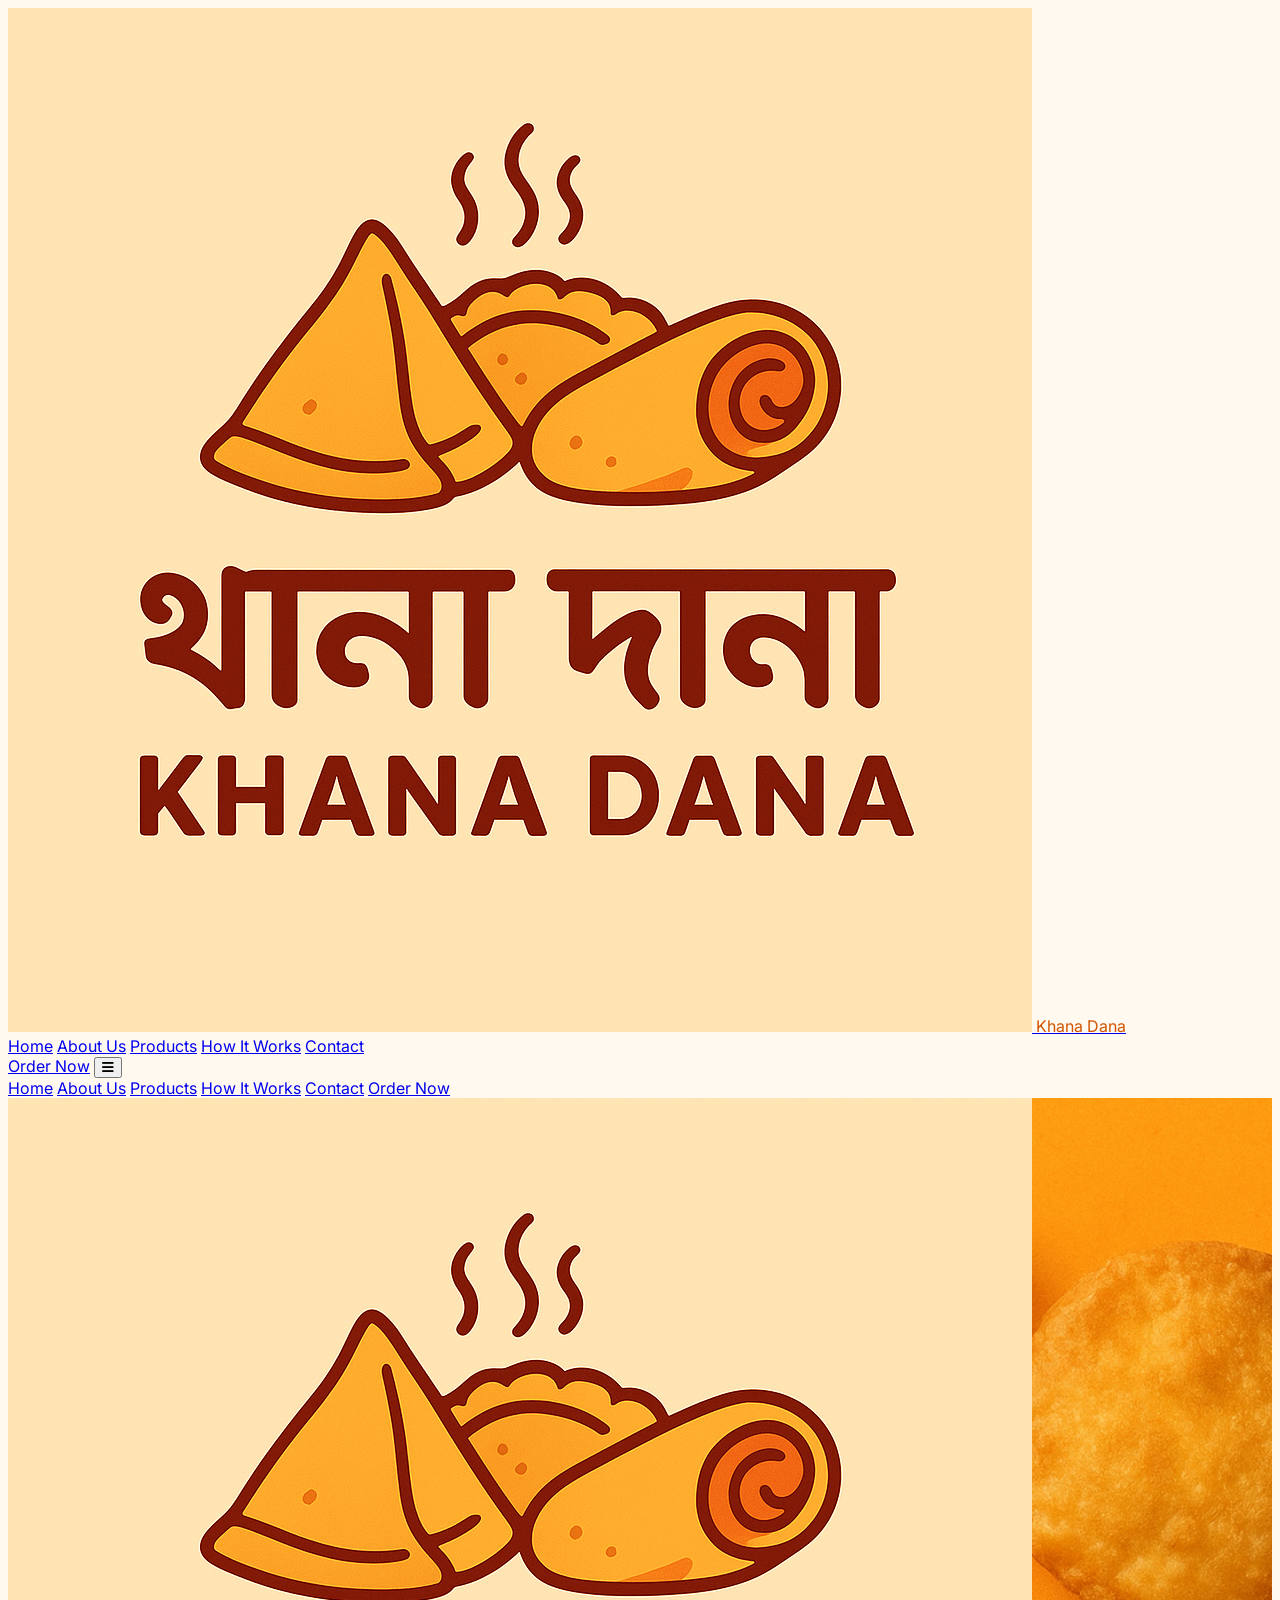
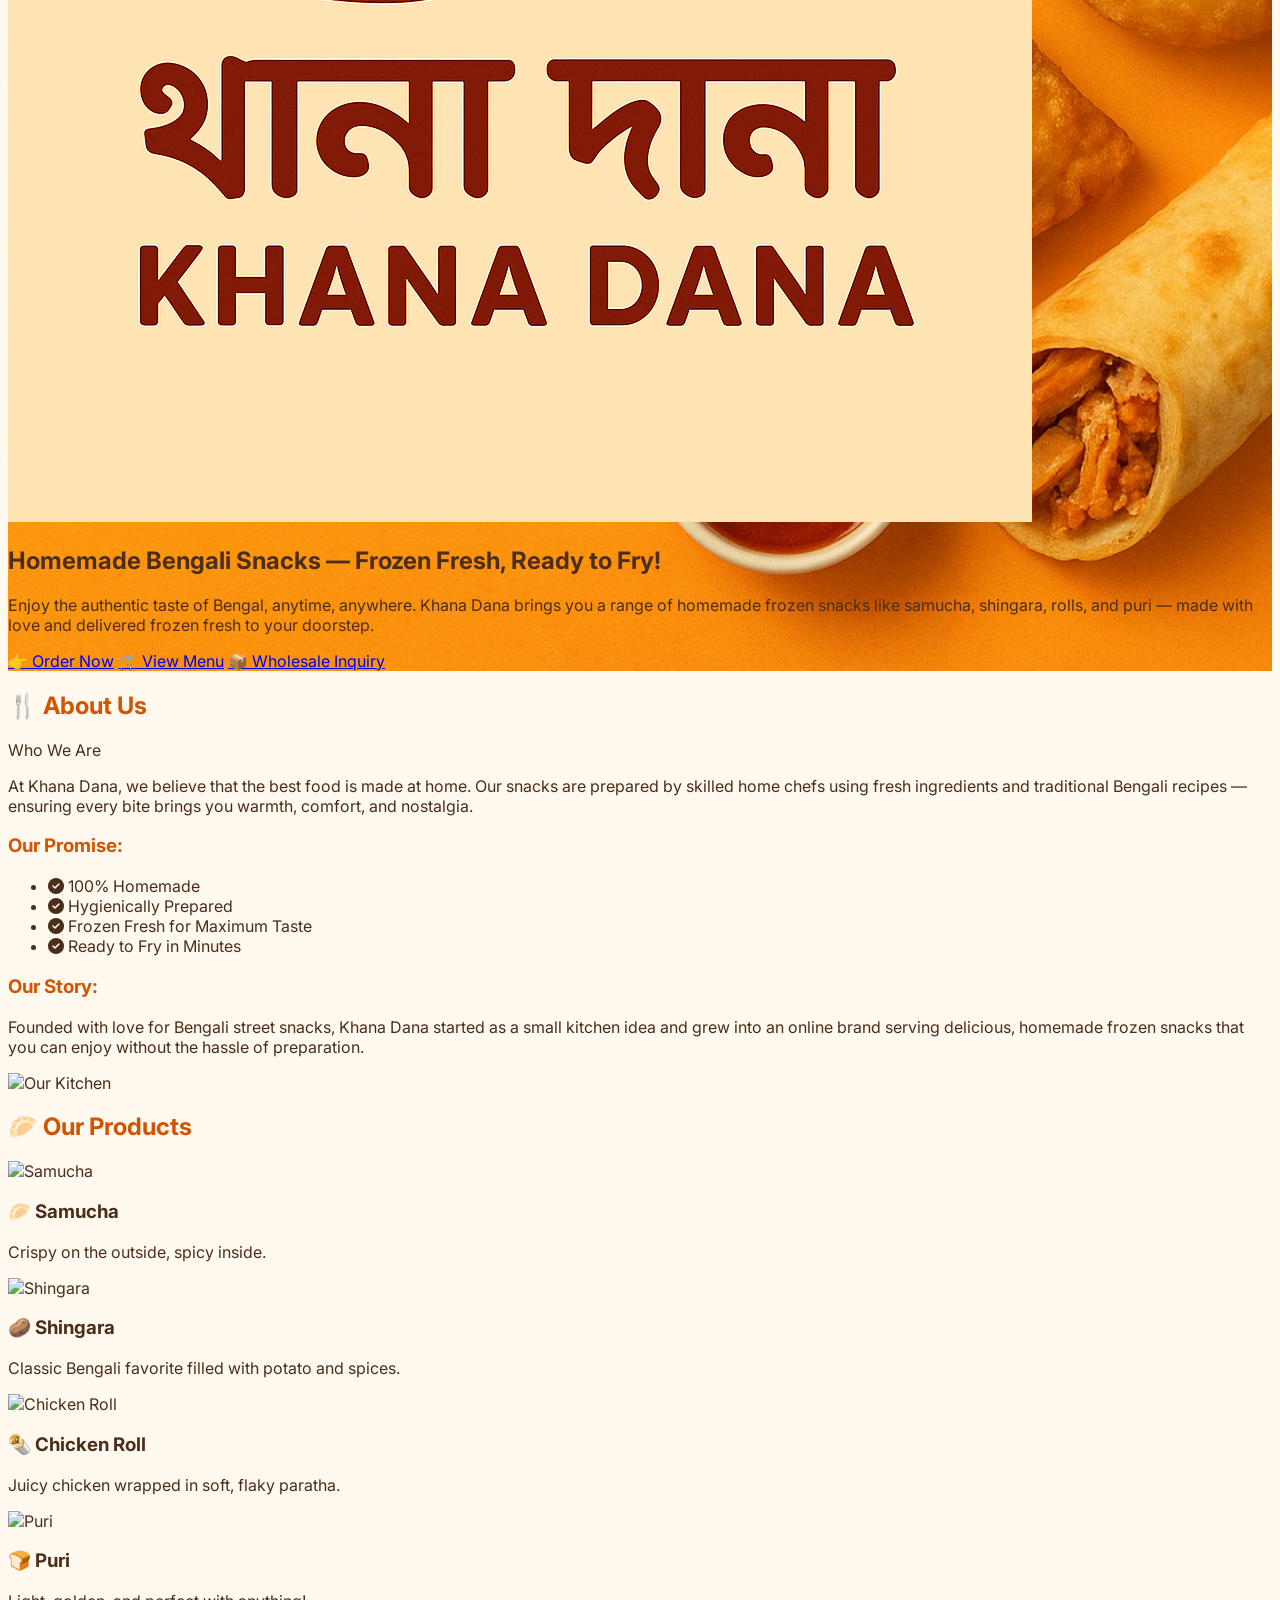
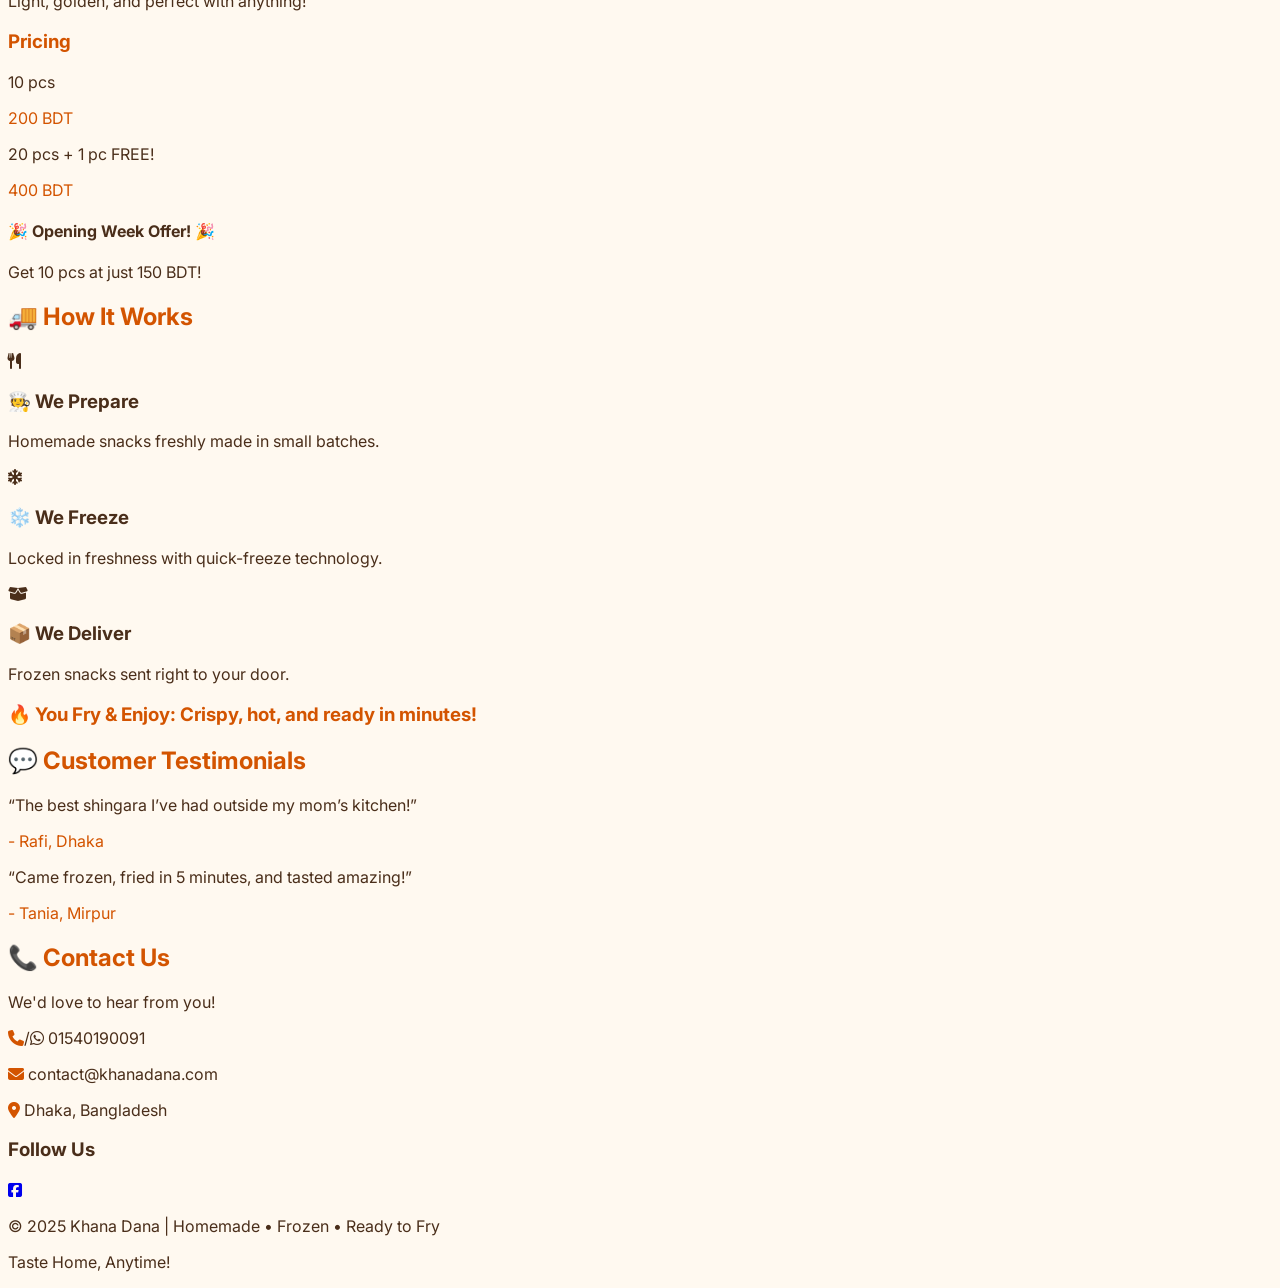
==== commit 84dabbc0: "Fix asset path casing for GitHub Pages (Contents/cover.png)" ====
--- a/index.html
+++ b/index.html
@@ -15,7 +15,7 @@
             color: #4A2E1A; /* Dark brown text */
         }
         .bg-hero {
-            background-image: url('contents/cover.png');
+            background-image: url('Contents/cover.png');
             background-size: cover;
             background-position: center;
         }
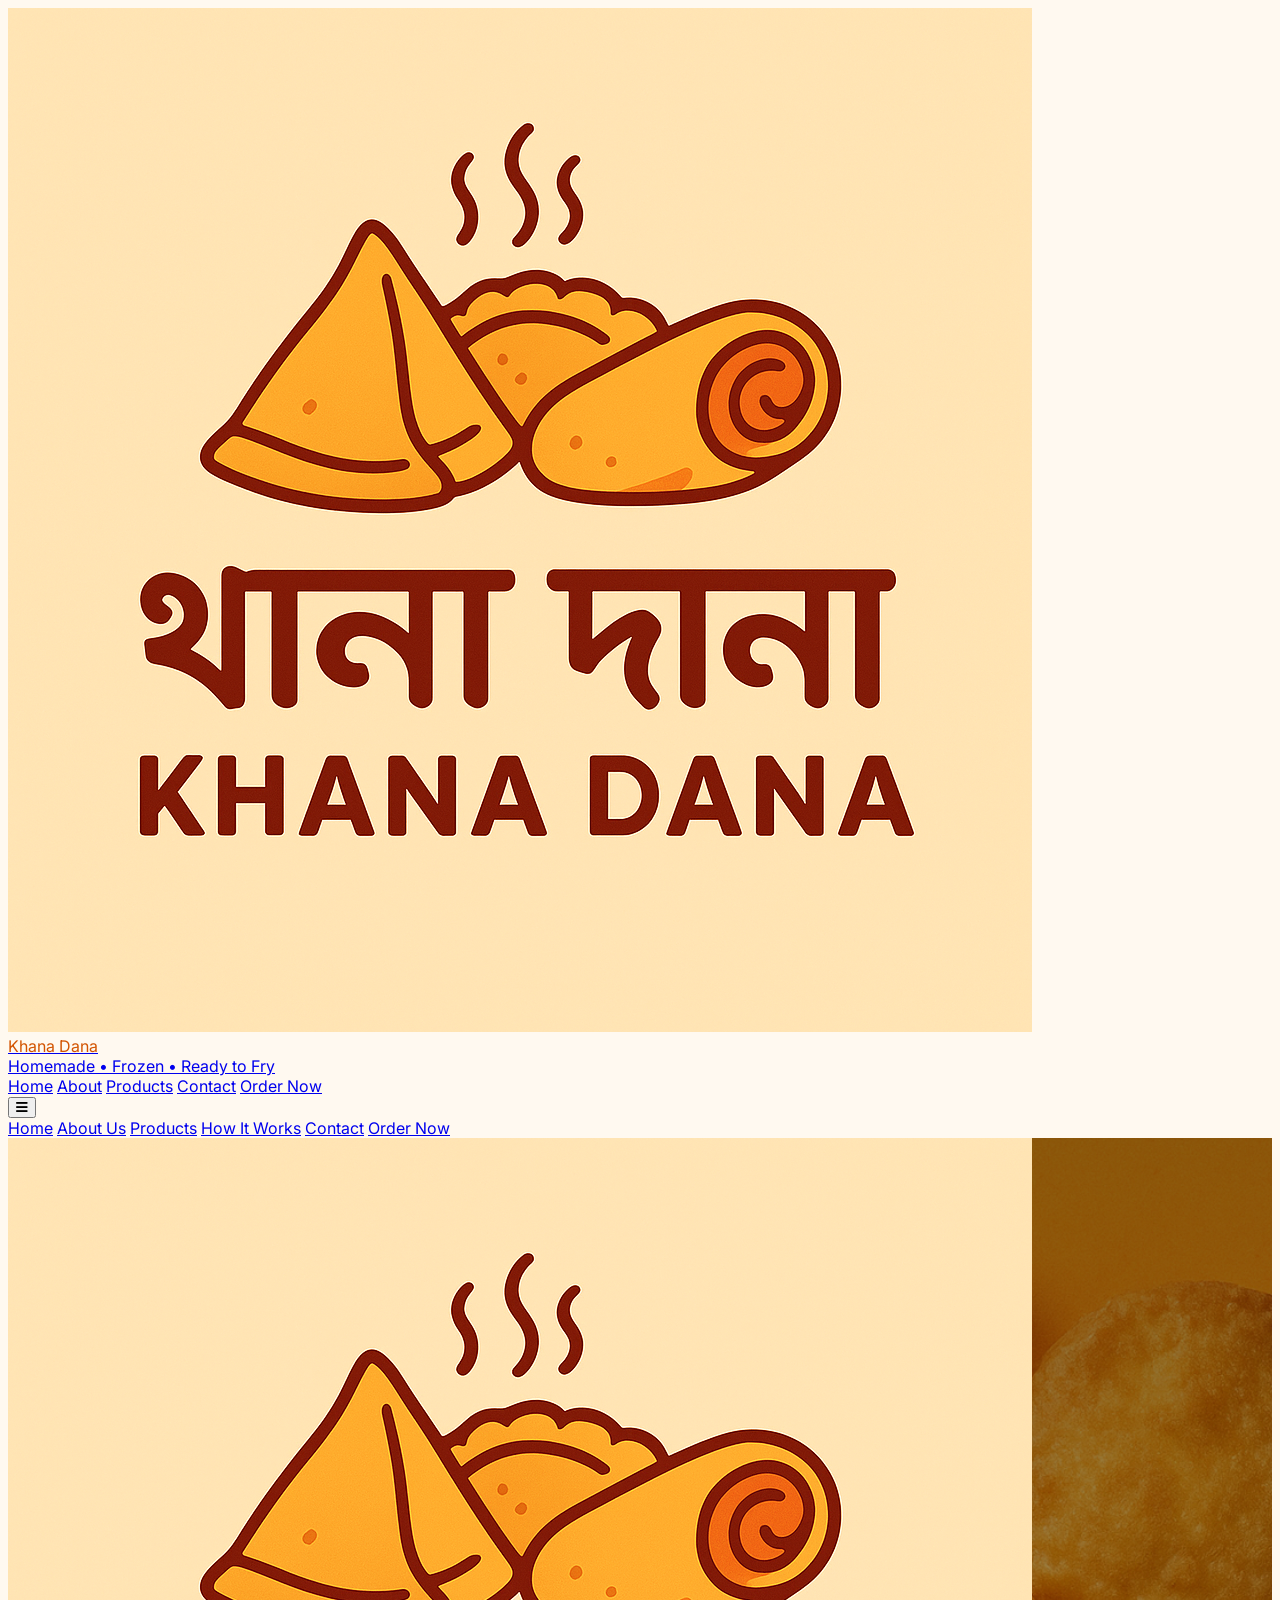
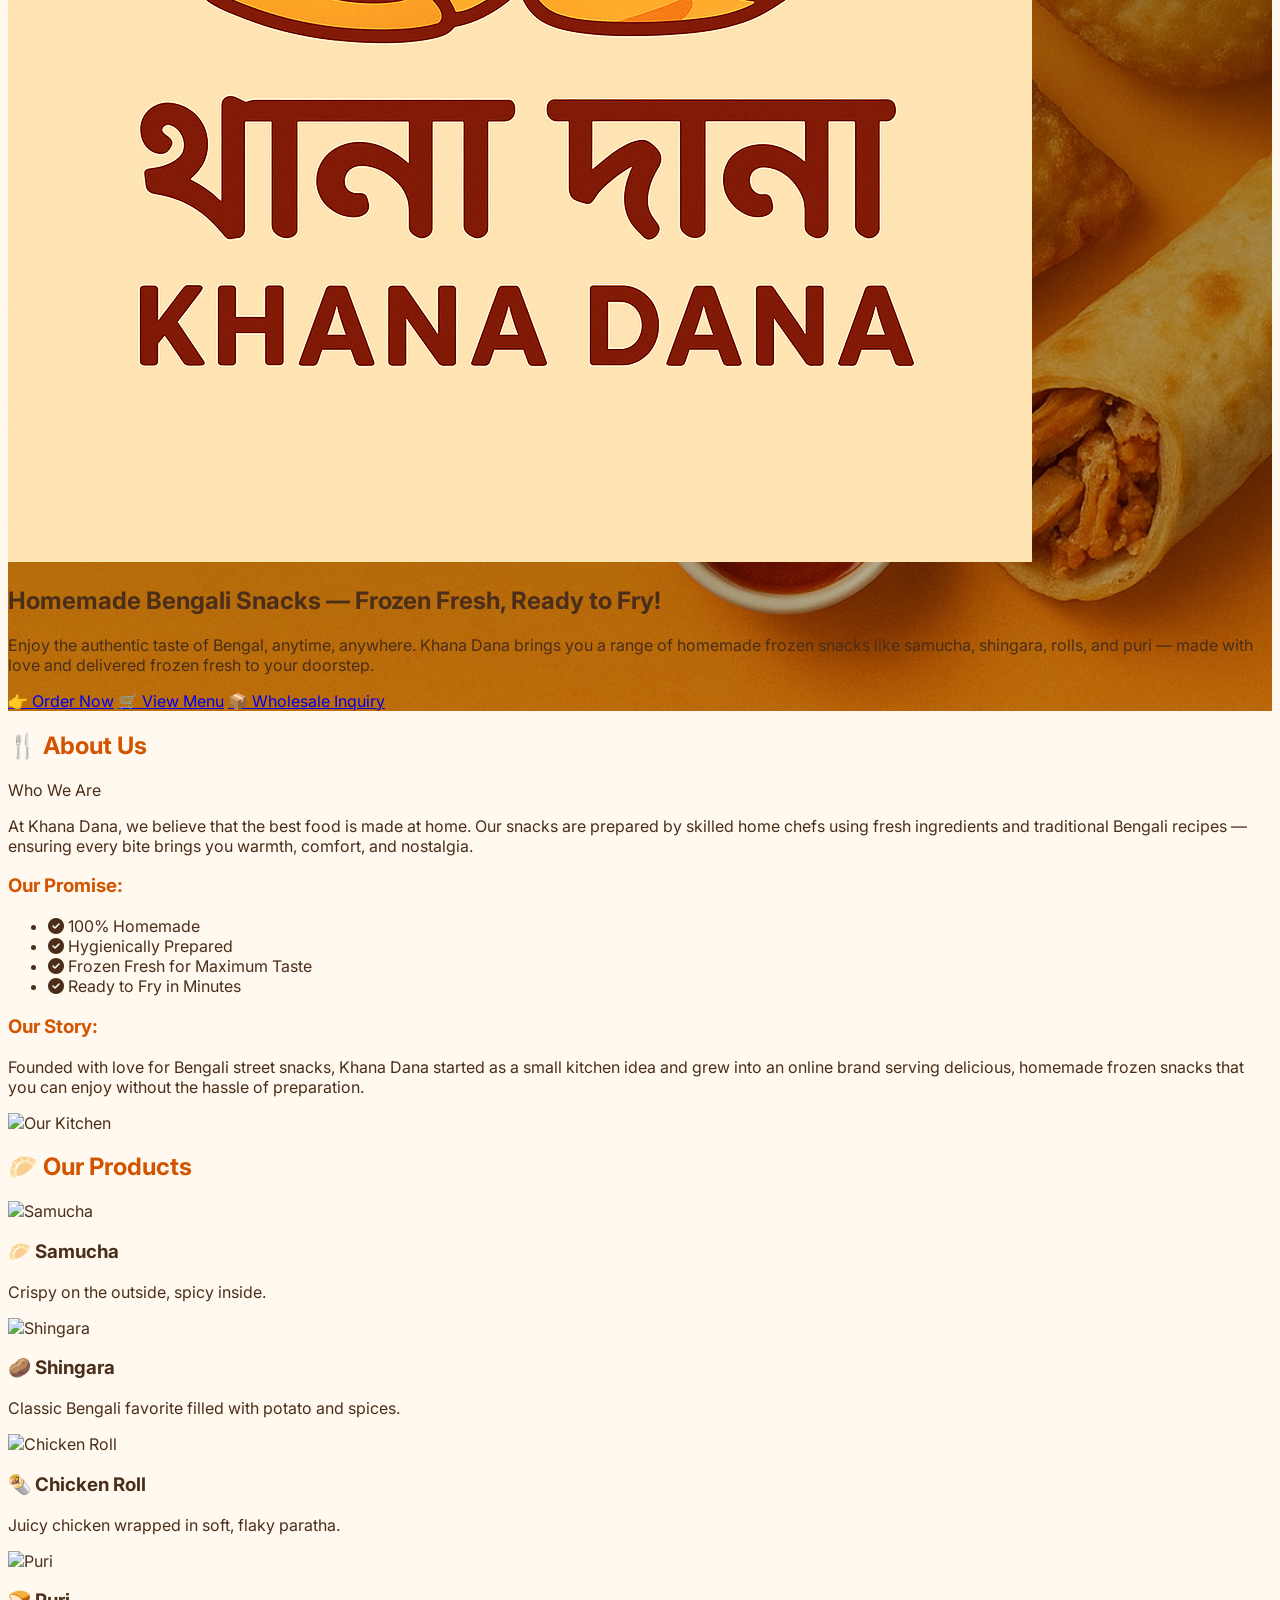
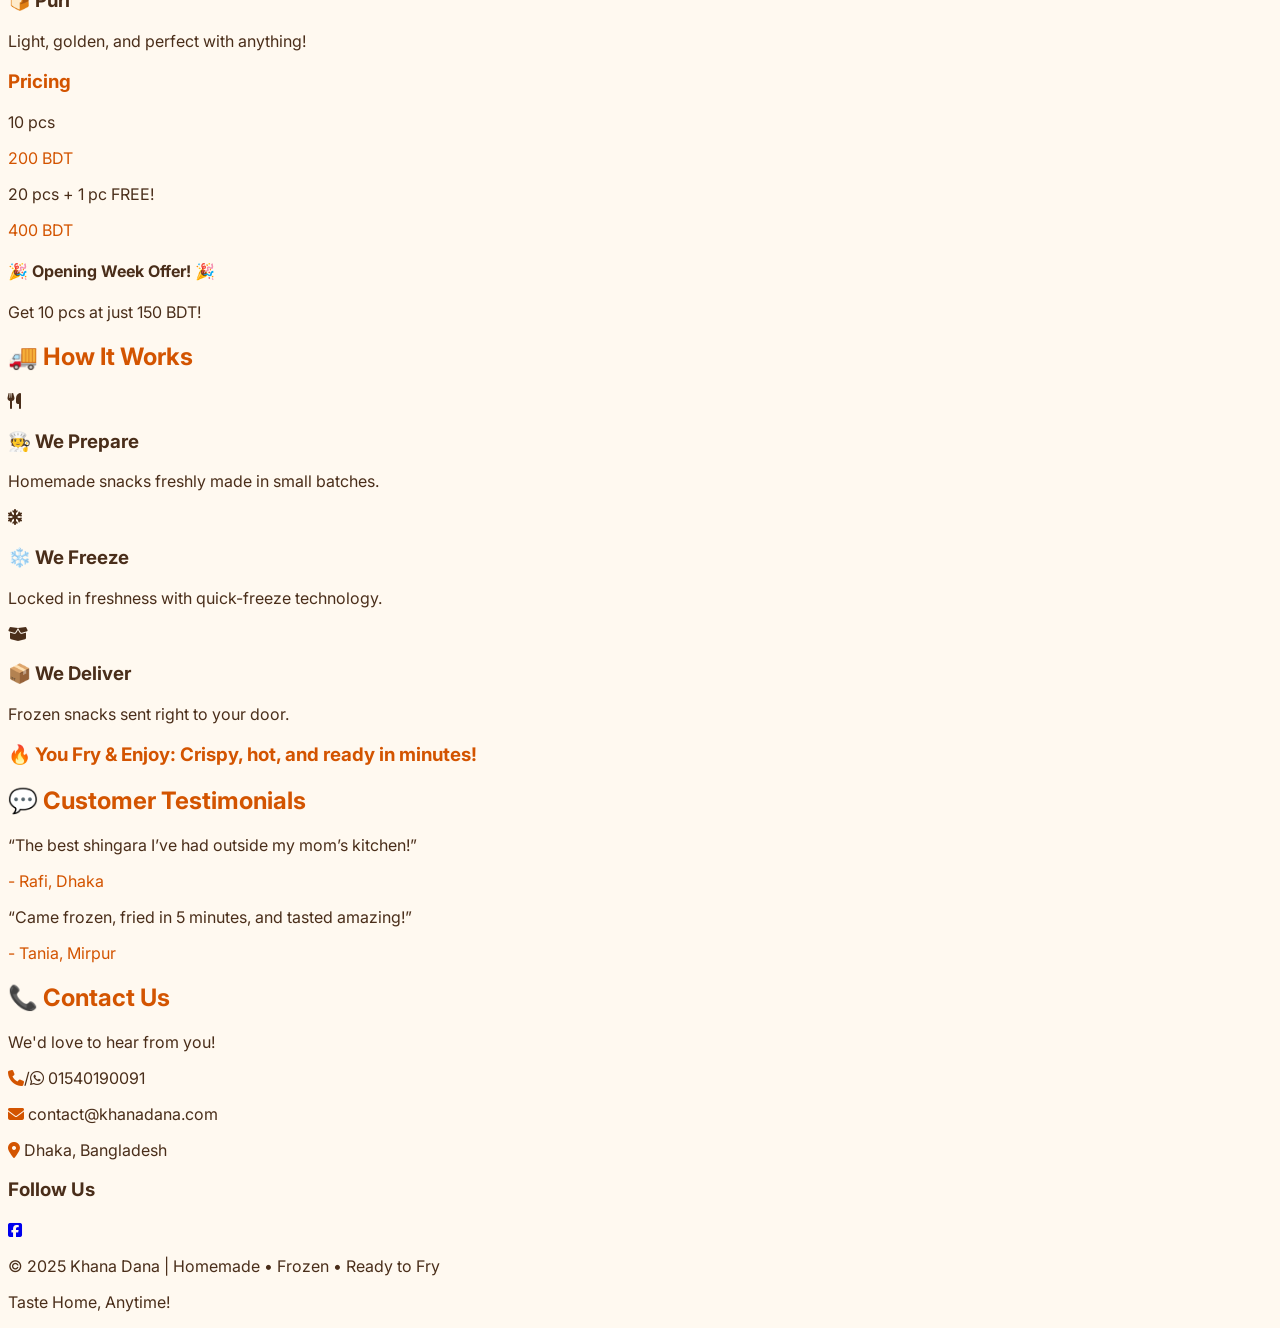
==== commit c7c637c0: "Polish design: meta tags, hero overlay, header, CTAs, and product card polish" ====
--- a/index.html
+++ b/index.html
@@ -4,6 +4,16 @@
     <meta charset="UTF-8">
     <meta name="viewport" content="width=device-width, initial-scale=1.0">
     <title>Khana Dana - Homemade Bengali Snacks</title>
+    <meta name="description" content="Khana Dana — Homemade Bengali snacks, frozen fresh and ready to fry. Order samucha, shingara, rolls and more. Delivery in Dhaka.">
+    <!-- Open Graph / Social -->
+    <meta property="og:title" content="Khana Dana - Homemade Bengali Snacks">
+    <meta property="og:description" content="Homemade Bengali snacks, frozen fresh and ready to fry. Order now!">
+    <meta property="og:image" content="https://musfique-ahmed.github.io/Khana-Dana/Contents/cover.png">
+    <meta property="og:type" content="website">
+    <!-- Favicon and touch icons: use the repo logo so the browser shows your brand -->
+    <link rel="icon" type="image/png" href="Contents/logo.png">
+    <link rel="apple-touch-icon" href="Contents/logo.png">
+    <meta name="theme-color" content="#D35400">
     <script src="https://cdn.tailwindcss.com"></script>
     <link href="https://fonts.googleapis.com/css2?family=Inter:wght@400;500;600;700&display=swap" rel="stylesheet">
     <link rel="stylesheet" href="https://cdnjs.cloudflare.com/ajax/libs/font-awesome/6.5.1/css/all.min.css">
@@ -13,17 +23,33 @@
             font-family: 'Inter', sans-serif;
             background-color: #FFF9F0; /* Light cream background */
             color: #4A2E1A; /* Dark brown text */
+            -webkit-font-smoothing: antialiased;
+            -moz-osx-font-smoothing: grayscale;
         }
         .bg-hero {
             background-image: url('Contents/cover.png');
             background-size: cover;
             background-position: center;
-        }
+            position: relative;
+        }
+        .hero-overlay {
+            position: absolute;
+            inset: 0;
+            background: linear-gradient(180deg, rgba(0,0,0,0.45) 0%, rgba(0,0,0,0.35) 60%, rgba(0,0,0,0.25) 100%);
+            display: block;
+            z-index: 0;
+        }
+        .hero-content { position: relative; z-index: 5; }
         .bg-warm {
             background-color: #F7B733; /* Warm yellow/orange from logo */
         }
         .text-brand {
             color: #D35400; /* Orange/brown from logo */
+        }
+        /* small card hover effect */
+        .product-card:hover { transform: translateY(-6px) scale(1.01); }
+        @media (max-width: 640px) {
+            .text-4xl { font-size: 1.85rem; }
         }
     </style>
 </head>
@@ -31,20 +57,23 @@
 
     <!-- Header & Navigation -->
     <header class="bg-white shadow-md sticky top-0 z-50">
-        <nav class="container mx-auto px-6 py-4 flex justify-between items-center">
-            <a href="#" class="flex items-center space-x-2">
-                <img src="Contents/logo.png" alt="Khana Dana Logo" class="h-14 w-14 rounded-2xl">
-                <span class="text-2xl font-bold text-brand">Khana Dana</span>
-            </a>
-            <div class="hidden md:flex items-center space-x-8">
+        <nav class="container mx-auto px-6 py-3 flex justify-between items-center">
+            <div class="flex items-center space-x-3">
+                <a href="#" class="flex items-center space-x-3">
+                    <img src="Contents/logo.png" alt="Khana Dana Logo" class="h-12 w-12 rounded-2xl border-2 border-orange-200 shadow-sm">
+                    <div class="leading-tight">
+                        <div class="text-xl font-bold text-brand">Khana Dana</div>
+                        <div class="text-sm text-gray-500">Homemade • Frozen • Ready to Fry</div>
+                    </div>
+                </a>
+            </div>
+            <div class="hidden md:flex items-center space-x-6">
                 <a href="#home" class="text-gray-700 hover:text-orange-600 font-medium transition-colors">Home</a>
-                <a href="#about" class="text-gray-700 hover:text-orange-600 font-medium transition-colors">About Us</a>
+                <a href="#about" class="text-gray-700 hover:text-orange-600 font-medium transition-colors">About</a>
                 <a href="#products" class="text-gray-700 hover:text-orange-600 font-medium transition-colors">Products</a>
-                <a href="#how-it-works" class="text-gray-700 hover:text-orange-600 font-medium transition-colors">How It Works</a>
                 <a href="#contact" class="text-gray-700 hover:text-orange-600 font-medium transition-colors">Contact</a>
-            </div>
-            <a href="#products" class="hidden md:inline-block px-6 py-3 rounded-lg text-white font-semibold transition-transform duration-300 bg-orange-600 hover:bg-orange-700 shadow-lg hover:scale-105">Order Now</a>
-             <!-- Mobile Menu Button -->
+                <a href="#products" class="inline-block px-5 py-2 rounded-lg text-white font-semibold bg-gradient-to-br from-orange-500 to-orange-700 shadow-md hover:from-orange-600 hover:to-orange-800 transition-all">Order Now</a>
+            </div>
             <button id="mobile-menu-button" class="md:hidden text-2xl">
                 <i class="fas fa-bars"></i>
             </button>
@@ -62,19 +91,18 @@
 
     <main>
         <!-- Homepage Section -->
-        <section id="home" class="bg-hero text-white min-h-[80vh] flex items-center">
-            <div class="bg-black bg-opacity-50 w-full h-full min-h-[80vh] flex items-center">
-                <div class="container mx-auto px-6 text-center">
-                    <img src="Contents/logo.png" alt="Khana Dana Logo" class="h-28 w-28 rounded-2xl mx-auto mb-4 border-4 border-white shadow-lg">
-                    <h1 class="text-4xl md:text-6xl font-extrabold leading-tight mb-4">Homemade Bengali Snacks — Frozen Fresh, Ready to Fry!</h1>
-                    <p class="text-xl md:text-2xl mb-8 max-w-3xl mx-auto">
-                        Enjoy the authentic taste of Bengal, anytime, anywhere. Khana Dana brings you a range of homemade frozen snacks like samucha, shingara, rolls, and puri — made with love and delivered frozen fresh to your doorstep.
-                    </p>
-                    <div class="flex flex-col sm:flex-row justify-center items-center space-y-4 sm:space-y-0 sm:space-x-4">
-                        <a href="#products" class="text-lg inline-block px-6 py-3 rounded-lg text-white font-semibold transition-transform duration-300 bg-orange-600 hover:bg-orange-700 shadow-lg hover:scale-105">👉 Order Now</a>
-                        <a href="#products" class="text-lg inline-block px-6 py-3 rounded-lg text-white font-semibold transition-transform duration-300 bg-gray-700 hover:bg-gray-800 hover:scale-105">🛒 View Menu</a>
-                        <a href="#contact" class="text-lg inline-block px-6 py-3 rounded-lg text-white font-semibold transition-transform duration-300 bg-gray-700 hover:bg-gray-800 hover:scale-105">📦 Wholesale Inquiry</a>
-                    </div>
+        <section id="home" class="bg-hero text-white min-h-[80vh] flex items-center relative">
+            <span class="hero-overlay" aria-hidden="true"></span>
+            <div class="container mx-auto px-6 text-center hero-content py-24">
+                <img src="Contents/logo.png" alt="Khana Dana Logo" class="h-28 w-28 rounded-2xl mx-auto mb-4 border-4 border-white shadow-lg">
+                <h1 class="text-4xl md:text-5xl lg:text-6xl font-extrabold leading-tight mb-4">Homemade Bengali Snacks — Frozen Fresh, Ready to Fry!</h1>
+                <p class="text-lg md:text-xl mb-8 max-w-3xl mx-auto text-gray-100/90">
+                    Enjoy the authentic taste of Bengal, anytime, anywhere. Khana Dana brings you a range of homemade frozen snacks like samucha, shingara, rolls, and puri — made with love and delivered frozen fresh to your doorstep.
+                </p>
+                <div class="flex flex-col sm:flex-row justify-center items-center space-y-4 sm:space-y-0 sm:space-x-4">
+                    <a href="#products" class="text-lg inline-block px-6 py-3 rounded-lg text-white font-semibold transition-transform duration-300 bg-gradient-to-br from-orange-500 to-orange-700 shadow-lg hover:scale-105">👉 Order Now</a>
+                    <a href="#products" class="text-lg inline-block px-6 py-3 rounded-lg text-orange-700 font-semibold bg-white/10 hover:bg-white/20 transition-all">🛒 View Menu</a>
+                    <a href="#contact" class="text-lg inline-block px-6 py-3 rounded-lg text-orange-700 font-semibold bg-white/10 hover:bg-white/20 transition-all">📦 Wholesale Inquiry</a>
                 </div>
             </div>
         </section>
@@ -111,25 +139,25 @@
                 <!--<p class="text-lg text-center text-gray-600 mb-12">Our Signature Items</p>-->
                 <div class="grid md:grid-cols-2 lg:grid-cols-4 gap-8">
                     <!-- Product Card 1 -->
-                    <div class="bg-white p-8 rounded-2xl shadow-lg hover:shadow-2xl transition-shadow duration-300 text-center">
+                    <div class="bg-white p-8 rounded-2xl shadow-lg hover:shadow-2xl transition-shadow duration-300 text-center product-card">
                         <img src="https://placehold.co/300x200/FAD7A0/4A2E1A?text=Samucha" class="w-full h-40 object-cover rounded-lg mb-4" alt="Samucha">
                         <h3 class="text-xl font-bold mb-2">🥟 Samucha</h3>
                         <p>Crispy on the outside, spicy inside.</p>
                     </div>
                     <!-- Product Card 2 -->
-                    <div class="bg-white p-8 rounded-2xl shadow-lg hover:shadow-2xl transition-shadow duration-300 text-center">
+                    <div class="bg-white p-8 rounded-2xl shadow-lg hover:shadow-2xl transition-shadow duration-300 text-center product-card">
                         <img src="https://placehold.co/300x200/FAD7A0/4A2E1A?text=Shingara" class="w-full h-40 object-cover rounded-lg mb-4" alt="Shingara">
                         <h3 class="text-xl font-bold mb-2">🥔 Shingara</h3>
                         <p>Classic Bengali favorite filled with potato and spices.</p>
                     </div>
                     <!-- Product Card 3 -->
-                    <div class="bg-white p-8 rounded-2xl shadow-lg hover:shadow-2xl transition-shadow duration-300 text-center">
+                    <div class="bg-white p-8 rounded-2xl shadow-lg hover:shadow-2xl transition-shadow duration-300 text-center product-card">
                         <img src="https://placehold.co/300x200/FAD7A0/4A2E1A?text=Chicken+Roll" class="w-full h-40 object-cover rounded-lg mb-4" alt="Chicken Roll">
                         <h3 class="text-xl font-bold mb-2">🌯 Chicken Roll</h3>
                         <p>Juicy chicken wrapped in soft, flaky paratha.</p>
                     </div>
                      <!-- Product Card 4 -->
-                    <div class="bg-white p-8 rounded-2xl shadow-lg hover:shadow-2xl transition-shadow duration-300 text-center">
+                    <div class="bg-white p-8 rounded-2xl shadow-lg hover:shadow-2xl transition-shadow duration-300 text-center product-card">
                         <img src="https://placehold.co/300x200/FAD7A0/4A2E1A?text=Puri" class="w-full h-40 object-cover rounded-lg mb-4" alt="Puri">
                         <h3 class="text-xl font-bold mb-2">🍞 Puri</h3>
                         <p>Light, golden, and perfect with anything!</p>
